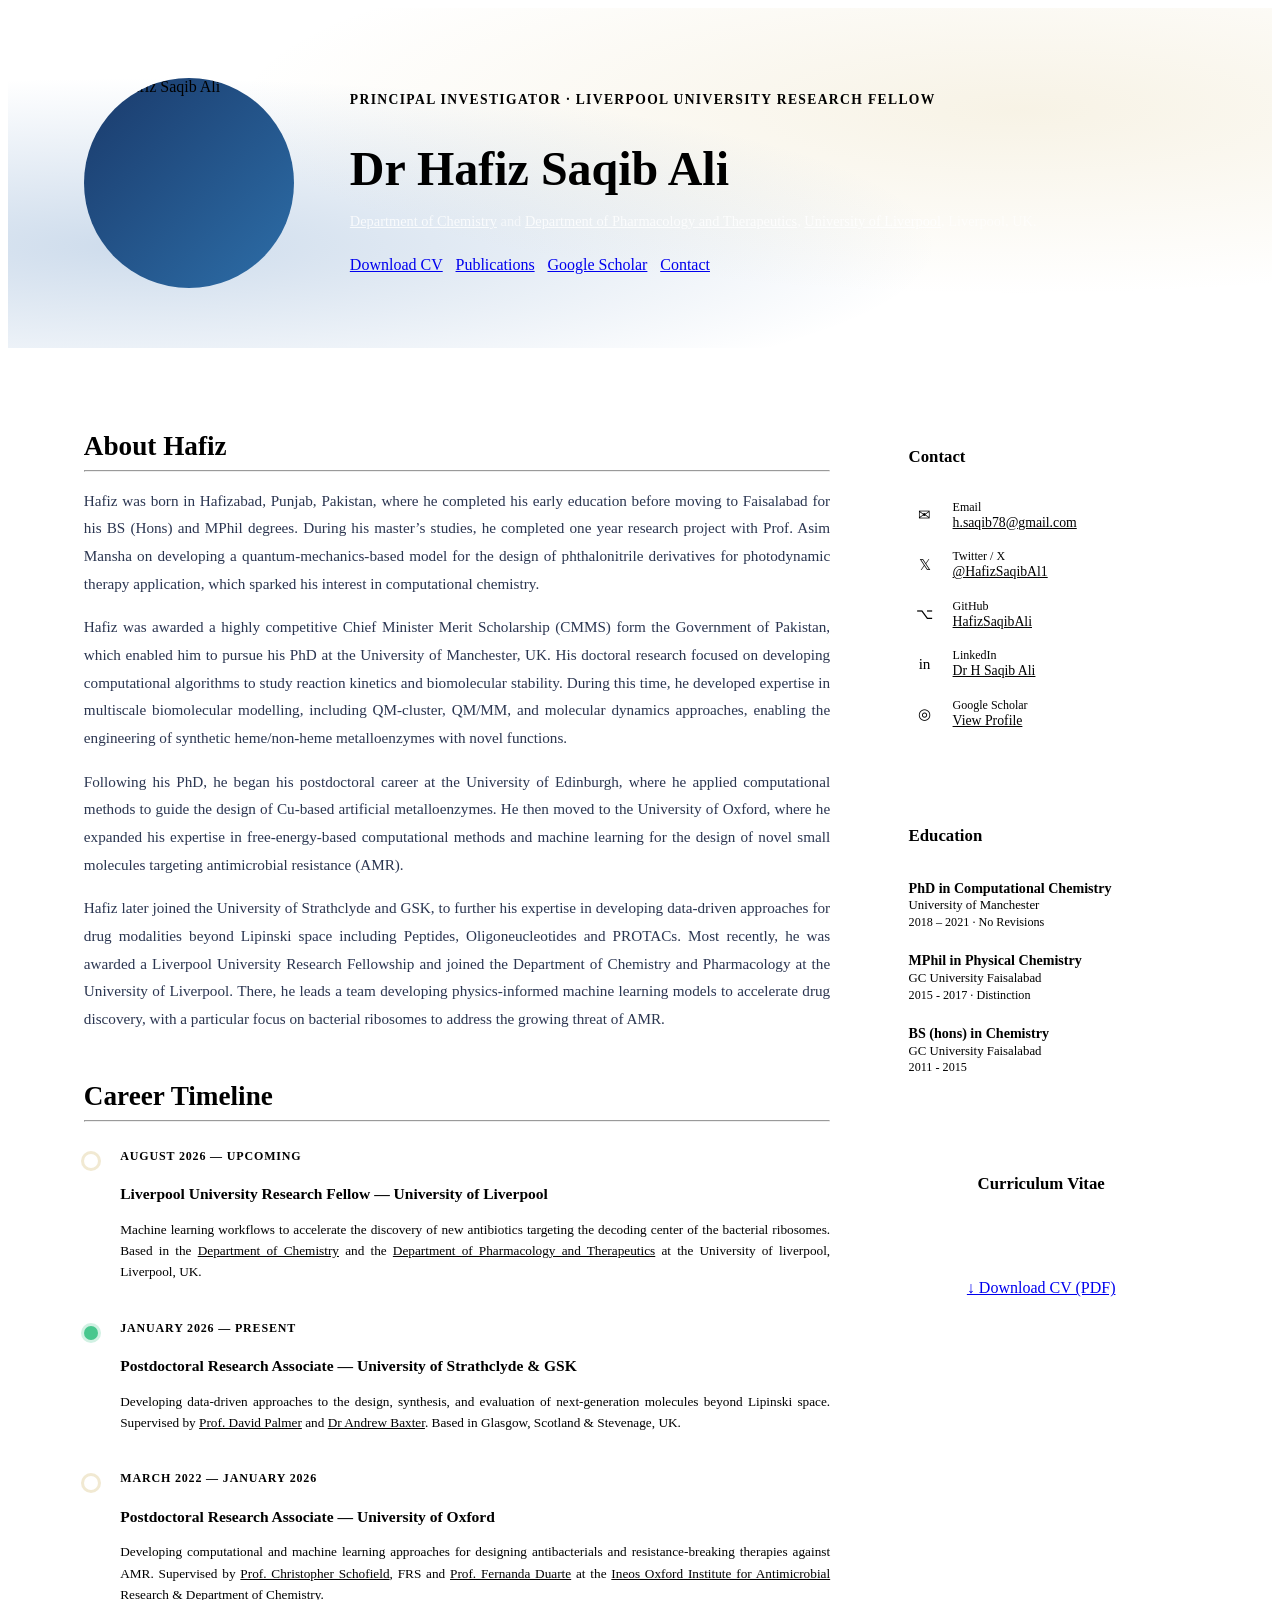
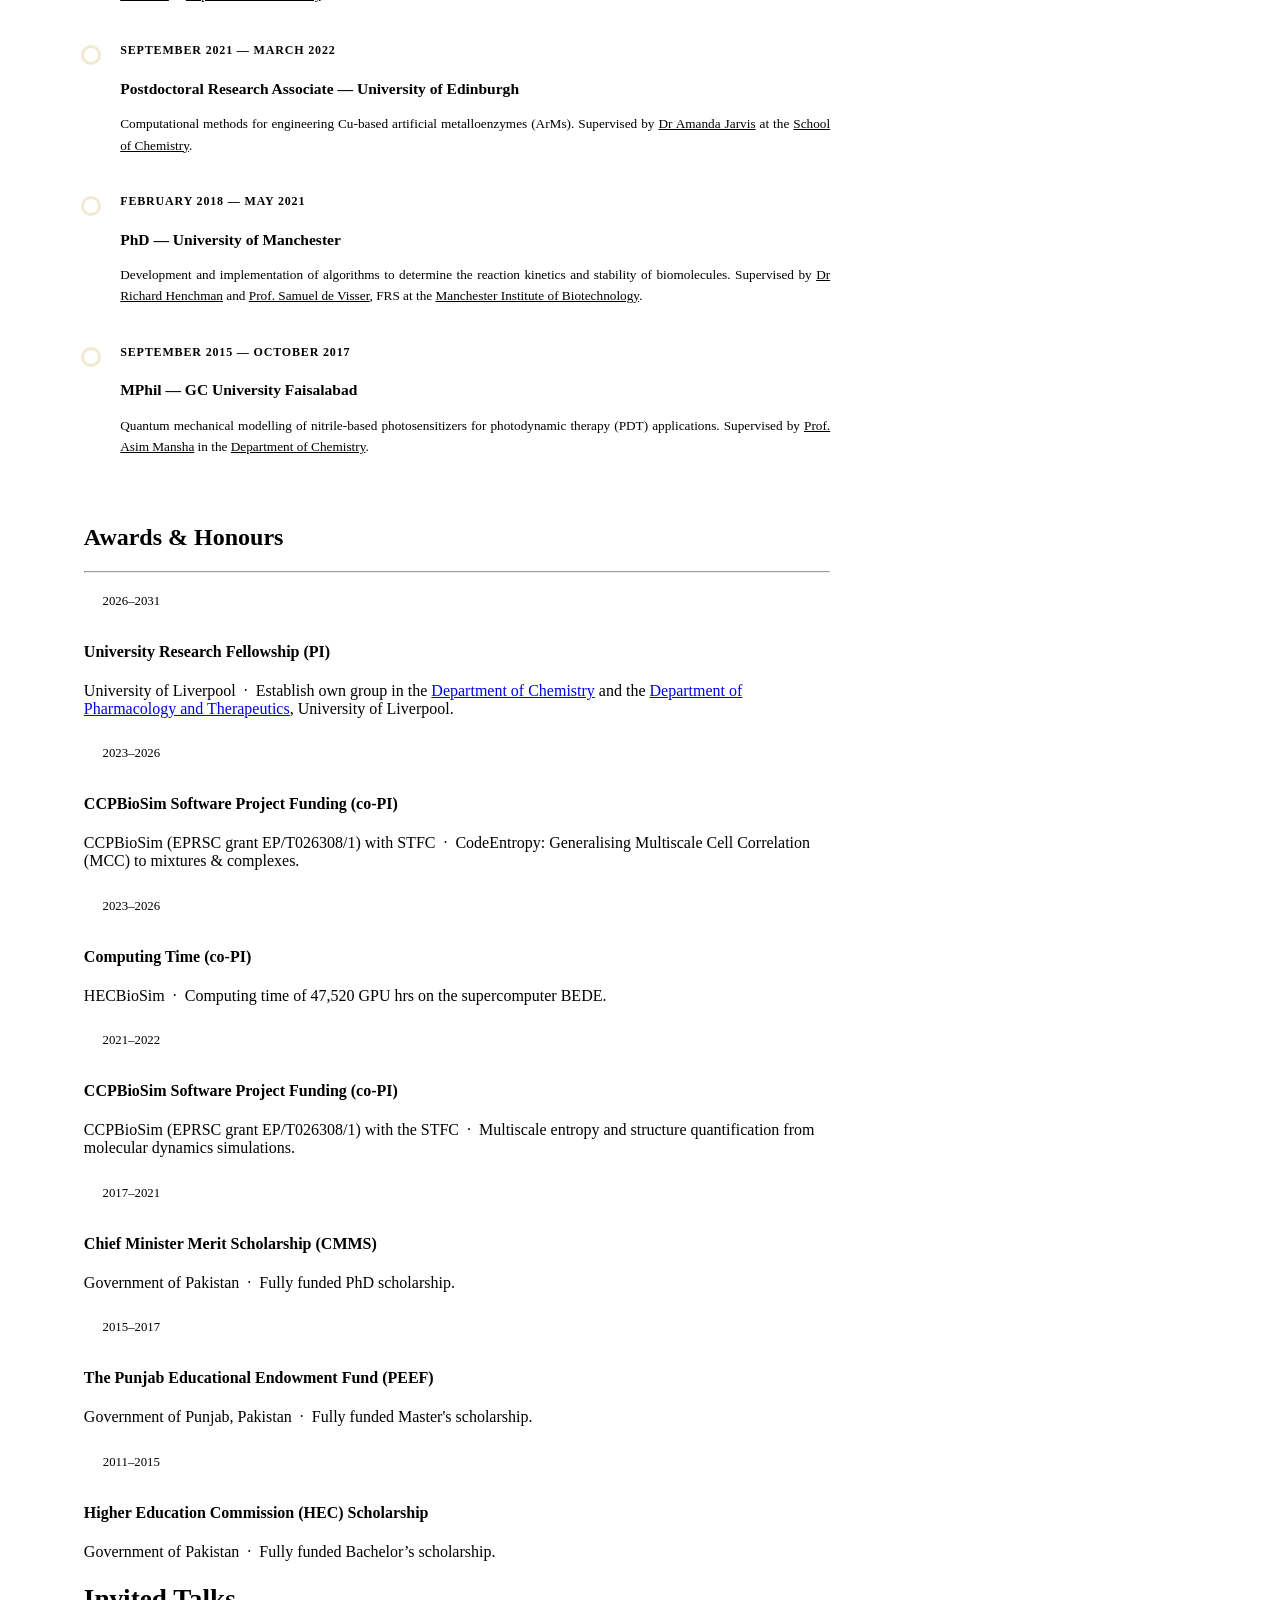
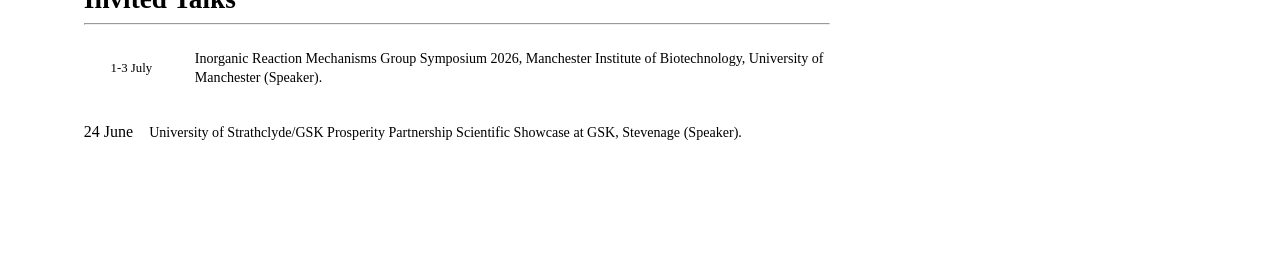
==== hafiz.html @ 58b12100 "Update hafiz.html" ====
<!DOCTYPE html>
<html lang="en">
<head>
  <meta charset="UTF-8">
  <title>Dr Hafiz Saqib Ali · ALI Research Group</title>
  <meta name="viewport" content="width=device-width, initial-scale=1.0">
  <meta name="description" content="Dr Hafiz Saqib Ali — Liverpool University Research Fellow, Department of Chemistry and Pharmacology, University of Liverpool.">
  <link rel="preconnect" href="https://fonts.googleapis.com">
  <link href="https://fonts.googleapis.com/css2?family=Cormorant+Garamond:wght@400;600;700&family=Jost:wght@300;400;500;600&display=swap" rel="stylesheet">
  <link rel="stylesheet" href="group-style.css">
  <style>

    /* ── PROFILE HERO ──────────────────────────────────── */
    .profile-hero {
      background: linear-gradient(135deg, var(--navy) 0%, var(--navy2) 60%, #1e3d72 100%);
      padding: 70px 6% 60px;
      position: relative; overflow: hidden;
      display: flex; gap: 56px; align-items: center;
    }
    .profile-hero::before {
      content: '';
      position: absolute; inset: 0;
      background:
        radial-gradient(ellipse at 80% 30%, rgba(200,168,75,.14) 0%, transparent 55%),
        radial-gradient(ellipse at 10% 70%, rgba(30,95,168,.22) 0%, transparent 50%);
      pointer-events: none;
    }
    .profile-photo-wrap {
      flex-shrink: 0; position: relative; z-index: 1;
    }
    .profile-photo {
      width: 210px; height: 210px; border-radius: 50%;
      object-fit: cover;
      border: 4px solid var(--gold);
      box-shadow: 0 0 0 10px rgba(200,168,75,.15), var(--shadow-lg);
      background: linear-gradient(135deg,#1a3a6b,#2d6ea8);
      display: block;
    }
    .profile-info { position: relative; z-index: 1; }
    .profile-info h1 {
      font-family: var(--serif); font-size: clamp(2rem,4vw,3rem);
      color: var(--white); font-weight: 600; line-height: 1.15; margin-bottom: .4rem;
    }
    .profile-title {
      color: var(--gold); font-size: .85rem; font-weight: 600;
      text-transform: uppercase; letter-spacing: .1em; margin-bottom: .3rem;
    }
    .profile-affil {
      color: rgba(255,255,255,.6); font-size: .9rem; margin-bottom: 1.4rem; line-height: 1.6;
    }
    .profile-affil a { color: rgba(255,255,255,.8); text-decoration: underline; }
    .profile-badges { display: flex; flex-wrap: wrap; gap: .5rem; margin-bottom: 1.6rem; }
    .profile-badge {
      background: rgba(255,255,255,.1); border: 1px solid rgba(255,255,255,.2);
      color: rgba(255,255,255,.82); border-radius: 20px;
      padding: .3rem .9rem; font-size: .76rem; font-weight: 500;
    }
    .profile-actions { display: flex; flex-wrap: wrap; gap: .8rem; }

    /* ── BODY LAYOUT ───────────────────────────────────── */
    .profile-body {
      display: grid;
      grid-template-columns: 1fr 310px;
      gap: 3.5rem;
      padding: 60px 6%;
    }

    /* ── LEFT: BIO + CAREER + RESEARCH ────────────────── */
    .bio-section { margin-bottom: 3rem; }
    .bio-section h2 {
      font-family: var(--serif); font-size: 1.7rem; color: var(--navy); margin-bottom: .4rem;
    }
    .bio-section p {
      font-size: .95rem; color: #2a3550; line-height: 1.82; margin-bottom: 1rem;
    }

    /* Career timeline */
    .career-timeline { display: flex; flex-direction: column; gap: 0; margin-top: .5rem; }
    .career-item {
      display: flex; gap: 1.4rem; align-items: flex-start;
      padding: 1.2rem 0; border-bottom: 1px solid var(--border);
    }
    .career-item:last-child { border-bottom: none; }
    .career-dot-col {
      flex-shrink: 0; display: flex; flex-direction: column; align-items: center; padding-top: .3rem;
    }
    .career-dot {
      width: 14px; height: 14px; border-radius: 50%;
      background: var(--gold); border: 2px solid var(--navy);
      box-shadow: 0 0 0 3px rgba(200,168,75,.25);
      flex-shrink: 0;
    }
    .career-dot.active { background: #48c78e; box-shadow: 0 0 0 3px rgba(72,199,142,.25); }
    .career-line {
      width: 2px; flex: 1; background: var(--border);
      margin-top: 4px; min-height: 30px;
    }
    .career-content { flex: 1; }
    .career-period {
      font-size: .75rem; font-weight: 700; text-transform: uppercase;
      letter-spacing: .07em; color: var(--accent); margin-bottom: .25rem;
    }
    .career-content h4 {
      font-size: .97rem; font-weight: 600; color: var(--navy); margin-bottom: .15rem; line-height: 1.35;
    }
    .career-content p {
      font-size: .83rem; color: var(--muted); line-height: 1.6; margin-bottom: 0;
    }
    .career-content a { color: var(--accent); font-size: .83rem; }

    /* Research interests list */
    .interests-grid {
      display: grid; grid-template-columns: 1fr 1fr; gap: .7rem; margin-top: .5rem;
    }
    .interest-item {
      background: var(--light); border: 1px solid var(--border);
      border-left: 3px solid var(--gold);
      border-radius: 6px; padding: .75rem 1rem;
      font-size: .86rem; color: var(--text); font-weight: 500;
    }

    /* Selected publications (compact) */
    .sel-pub {
      display: flex; gap: 1rem; align-items: flex-start;
      padding: 1rem 0; border-bottom: 1px solid var(--border);
    }
    .sel-pub:last-child { border-bottom: none; }
    .sel-pub-num {
      flex-shrink: 0; width: 26px; height: 26px;
      background: var(--navy); color: var(--gold);
      border-radius: 50%; display: flex; align-items: center; justify-content: center;
      font-size: .72rem; font-weight: 700; font-family: var(--serif); margin-top: .1rem;
    }
    .sel-pub-body { flex: 1; }
    .sel-pub-title { font-size: .88rem; font-weight: 500; color: var(--navy); line-height: 1.4; margin-bottom: .2rem; }
    .sel-pub-title a { color: var(--navy); }
    .sel-pub-title a:hover { color: var(--accent); }
    .sel-pub-meta { font-size: .78rem; color: var(--muted); }
    .sel-pub-meta em { font-style: italic; }

    /* ── RIGHT SIDEBAR ─────────────────────────────────── */
    .profile-sidebar { display: flex; flex-direction: column; gap: 1.6rem; }
    .sidebar-card {
      background: var(--white); border: 1px solid var(--border);
      border-radius: var(--radius); padding: 1.4rem; box-shadow: var(--shadow);
    }
    .sidebar-card h3 {
      font-family: var(--serif); font-size: 1.05rem; color: var(--navy);
      border-bottom: 2px solid var(--gold); padding-bottom: .45rem; margin-bottom: 1rem;
    }
    .contact-row {
      display: flex; align-items: center; gap: .75rem;
      padding: .55rem 0; border-bottom: 1px solid var(--border); font-size: .86rem;
    }
    .contact-row:last-child { border-bottom: none; }
    .contact-icon {
      flex-shrink: 0; width: 32px; height: 32px; border-radius: 8px;
      background: var(--light); display: flex; align-items: center;
      justify-content: center; font-size: .95rem;
    }
    .contact-row span { color: var(--muted); font-size: .75rem; display: block; }
    .contact-row a, .contact-row strong { color: var(--navy); font-weight: 500; font-size: .86rem; }

    .edu-item { padding: .7rem 0; border-bottom: 1px solid var(--border); }
    .edu-item:last-child { border-bottom: none; }
    .edu-degree { font-size: .88rem; font-weight: 600; color: var(--navy); }
    .edu-uni { font-size: .8rem; color: var(--accent); margin: .1rem 0; }
    .edu-year { font-size: .76rem; color: var(--muted); }

    .skill-cloud { display: flex; flex-wrap: wrap; gap: .5rem; }
    .skill-tag {
      background: var(--light); border: 1px solid var(--border);
      color: var(--muted); border-radius: 20px;
      padding: .28rem .75rem; font-size: .76rem; font-weight: 500;
    }

    @media (max-width: 900px) {
      .profile-hero { flex-direction: column; text-align: center; gap: 2rem; }
      .profile-badges, .profile-actions { justify-content: center; }
      .profile-body { grid-template-columns: 1fr; gap: 2rem; }
      .interests-grid { grid-template-columns: 1fr; }
    }
    .bio-section p {
      text-align: justify;
    }
    .area-content p {
      text-align: justify;
    }
  </style>
</head>
<body>

<!-- NAV injected by shared-layout.js -->

<!-- ── PROFILE HERO ─────────────────────────────────────── -->
<header class="profile-hero">
  <div class="profile-photo-wrap">
    <img src="img/Hafiz.jpeg" alt="Dr Hafiz Saqib Ali" class="profile-photo">
  </div>
  <div class="profile-info">
    <div class="profile-title">Principal Investigator · Liverpool University Research Fellow</div>
    <h1>Dr Hafiz Saqib Ali</h1>
    <p class="profile-affil">
      <a href="https://www.liverpool.ac.uk/chemistry/" target="_blank">Department of Chemistry</a> and <a href="https://www.liverpool.ac.uk/systems-molecular-and-integrative-biology/about/pharmacology-therapeutics/" target="_blank"> Department of Pharmacology and Therapeutics</a>,
      <a href="https://www.liverpool.ac.uk" target="_blank">University of Liverpool</a>, Liverpool, UK.</a>
    </p>
    <!-- <div class="profile-badges">
      <span class="profile-badge">Computational Chemistry</span>
      <span class="profile-badge">Medicinal Chemistry</span>
      <span class="profile-badge">Machine Learning</span>
      <span class="profile-badge">QM/MM</span>
      <span class="profile-badge">Drug Design</span>
      <span class="profile-badge">Antibiotic Resistance</span>
    </div> --> 
    <div class="profile-actions">
      <a href="papers/CV.pdf" target="_blank" class="btn btn-primary">Download CV</a>
      <a href="publications.html" class="btn btn-outline">Publications</a>
      <a href="https://scholar.google.com/citations?user=qEVrdecAAAAJ&hl=en" target="_blank" class="btn btn-outline">Google Scholar</a>
      <a href="mailto:h.saqib78@gmail.com" class="btn btn-outline">Contact</a>
    </div>
  </div>
</header>

<!-- ── MAIN BODY ─────────────────────────────────────────── -->
<div class="profile-body">

  <!-- LEFT COLUMN -->
  <main>

    <!-- BIO -->
    <div class="bio-section">
      <h2>About Hafiz</h2>
      <hr class="gold-rule">
      <p>Hafiz was born in Hafizabad, Punjab, Pakistan, where he completed his early education before moving to Faisalabad for his BS (Hons) and MPhil degrees. During his master’s studies, he completed one year research project with Prof. Asim Mansha on developing a quantum-mechanics-based model for the design of phthalonitrile derivatives for photodynamic therapy application, which sparked his interest in computational chemistry.</p>
      <p>Hafiz was awarded a highly competitive Chief Minister Merit Scholarship (CMMS) form the Government of Pakistan, which enabled him to pursue his PhD at the University of Manchester, UK. His doctoral research focused on developing computational algorithms to study reaction kinetics and biomolecular stability.  During this time, he developed expertise in multiscale biomolecular modelling, including QM-cluster, QM/MM, and molecular dynamics approaches, enabling the engineering of synthetic heme/non-heme metalloenzymes with novel functions.</p>
      <p>Following his PhD, he began his postdoctoral career at the University of Edinburgh, where he applied computational methods to guide the design of Cu-based artificial metalloenzymes. He then moved to the University of Oxford, where he expanded his expertise in free-energy-based computational methods and machine learning for the design of novel small molecules targeting antimicrobial resistance (AMR).</p>
      <p>Hafiz later joined the University of Strathclyde and GSK, to further his expertise in developing data-driven approaches for drug modalities beyond Lipinski space including Peptides, Oligoneucleotides and PROTACs. Most recently, he was awarded a Liverpool University Research Fellowship and joined the Department of Chemistry and Pharmacology at the University of Liverpool. There, he leads a team developing physics-informed machine learning models to accelerate drug discovery, with a particular focus on bacterial ribosomes to address the growing threat of AMR.</p>
    </div>

    <!-- CAREER TIMELINE -->
    <div class="bio-section section-alt">
      <h2>Career Timeline</h2>
      <hr class="gold-rule">
      <div class="career-timeline">

      <div class="career-item">
          <div class="career-dot-col">
            <div class="career-dot"></div>
            <div class="career-line"></div>
          </div>
          <div class="career-content">
            <div class="career-period">August 2026 — Upcoming</div>
            <h4>Liverpool University Research Fellow — University of Liverpool</h4>
            <p>Machine learning workflows to accelerate the discovery of new antibiotics targeting the decoding center of the bacterial ribosomes. Based in the <a href="https://www.liverpool.ac.uk/chemistry/">Department of Chemistry</a> and the <a href="https://www.liverpool.ac.uk/systems-molecular-and-integrative-biology/about/pharmacology-therapeutics/" target="_blank"> Department of Pharmacology and Therapeutics</a> at the University of liverpool, Liverpool, UK. </p>
          </div>
        </div> 
        
        <div class="career-item">
          <div class="career-dot-col">
            <div class="career-dot active"></div>
            <div class="career-line"></div>
          </div>
          <div class="career-content">
            <div class="career-period">January 2026 — Present</div>
            <h4>Postdoctoral Research Associate — University of Strathclyde &amp; GSK</h4>
            <p>Developing data-driven approaches to the design, synthesis, and evaluation of next-generation molecules beyond Lipinski space. Supervised by <a href="https://www.palmer-lab.com">Prof. David Palmer</a> and <a href="https://www.linkedin.com/in/andrew-baxter-bb38a414a/">Dr Andrew Baxter</a>. Based in Glasgow, Scotland &amp; Stevenage, UK.</p>
          </div>
        </div>

        <div class="career-item">
          <div class="career-dot-col">
            <div class="career-dot"></div>
            <div class="career-line"></div>
          </div>
          <div class="career-content">
            <div class="career-period">March 2022 — January 2026</div>
            <h4>Postdoctoral Research Associate — University of Oxford</h4>
            <p>Developing computational and machine learning approaches for designing antibacterials and resistance-breaking therapies against AMR. Supervised by <a href="https://schofield.web.ox.ac.uk">Prof. Christopher Schofield</a>, FRS and <a href="https://www.duartegroupchem.org">Prof. Fernanda Duarte</a> at the <a href="https://www.ineosoxford.ox.ac.uk">Ineos Oxford Institute for Antimicrobial Research</a> &amp; <a href="https://www.chem.ox.ac.uk">Department of Chemistry</a>.</p>
          </div>
        </div>

        <div class="career-item">
          <div class="career-dot-col">
            <div class="career-dot"></div>
            <div class="career-line"></div>
          </div>
          <div class="career-content">
            <div class="career-period">September 2021 — March 2022</div>
            <h4>Postdoctoral Research Associate — University of Edinburgh</h4>
            <p>Computational methods for engineering Cu-based artificial metalloenzymes (ArMs). Supervised by <a href="https://www.amandajarvis.co.uk">Dr Amanda Jarvis</a> at the <a href="https://chem.ed.ac.uk">School of Chemistry</a>.</p>
          </div>
        </div>

        <div class="career-item">
          <div class="career-dot-col">
            <div class="career-dot"></div>
            <div class="career-line"></div>
          </div>
          <div class="career-content">
            <div class="career-period">February 2018 — May 2021</div>
            <h4>PhD — University of Manchester</h4>
            <p>Development and implementation of algorithms to determine the reaction kinetics and stability of biomolecules. Supervised by <a href="https://scholar.google.com/citations?user=9kUV7lUAAAAJ&hl=en">Dr Richard Henchman</a> and <a href="https://research.manchester.ac.uk/en/persons/sam.devisser">Prof. Samuel de Visser</a>, FRS at the <a href="https://www.mib.manchester.ac.uk">Manchester Institute of Biotechnology</a>.</p>
          </div>
        </div>

        <div class="career-item">
          <div class="career-dot-col">
            <div class="career-dot"></div>
            <div class="career-line"></div>
          </div>
          <div class="career-content">
            <div class="career-period">September 2015 — October 2017</div>
            <h4>MPhil — GC University Faisalabad</h4>
            <p>Quantum mechanical modelling of nitrile-based photosensitizers for photodynamic therapy (PDT) applications. Supervised by <a href="https://profiles.gcuf.edu.pk/profile/profdrasimmansha">Prof. Asim Mansha</a> in the <a href="https://gcuf.edu.pk/faculties/physical-science/chemistry/">Department of Chemistry</a>.</p>
          </div>
        </div>

      </div>
    </div>

    <!-- AWARDS AND HONOURS -->
    <div class="section-header">
      <h2>Awards &amp; Honours</h2>
      <hr class="gold-rule">
    </div>

    <div class="news-timeline">

      <div class="news-entry">
        <div class="news-date-col">
          <div class="news-date-badge" style="display:flex; align-items:center; justify-content:center; width:95px; height:40px; font-size:0.8rem; white-space:nowrap;"> 2026–2031</div> 
          <!-- <div class="news-date-badge">2026–2031</div> --> 
        </div>
        <div class="news-content">
          <h4>University Research Fellowship (PI)</h4>
          <p>
            University of Liverpool &nbsp;·&nbsp; Establish own group in the <a href="https://www.liverpool.ac.uk/chemistry/">Department of Chemistry</a> and the <a href="https://www.liverpool.ac.uk/systems-molecular-and-integrative-biology/about/pharmacology-therapeutics/" target="_blank"> Department of Pharmacology and Therapeutics</a>, University of Liverpool.
          </p>
        </div>
      </div>

      <div class="news-entry">
        <div class="news-date-col">
          <div class="news-date-badge" style="display:flex; align-items:center; justify-content:center; width:95px; height:40px; font-size:0.8rem; white-space:nowrap;"> 2023–2026</div> 
        </div>
        <div class="news-content">
          <h4>CCPBioSim Software Project Funding (co-PI)</h4>
          <p>
            CCPBioSim (EPRSC grant EP/T026308/1) with STFC &nbsp;·&nbsp; CodeEntropy: Generalising Multiscale Cell Correlation (MCC) to mixtures & complexes.
          </p>
        </div>
      </div>

      <div class="news-entry">
        <div class="news-date-col">
          <div class="news-date-badge" style="display:flex; align-items:center; justify-content:center; width:95px; height:40px; font-size:0.8rem; white-space:nowrap;"> 2023–2026</div> 
        </div>
        <div class="news-content">
          <h4>Computing Time (co-PI)</h4>
          <p>
            HECBioSim &nbsp;·&nbsp; Computing time of 47,520 GPU hrs on the supercomputer BEDE.
          </p>
        </div>
      </div>
      
      <div class="news-entry">
        <div class="news-date-col">
          <div class="news-date-badge" style="display:flex; align-items:center; justify-content:center; width:95px; height:40px; font-size:0.8rem; white-space:nowrap;"> 2021–2022</div> 
        </div>
        <div class="news-content">
          <h4>CCPBioSim Software Project Funding (co-PI)</h4>
          <p>
            CCPBioSim (EPRSC grant EP/T026308/1) with the STFC &nbsp;·&nbsp; Multiscale entropy and structure quantification from molecular dynamics simulations.
          </p>
        </div>
      </div>
      
      <div class="news-entry">
        <div class="news-date-col">
          <div class="news-date-badge" style="display:flex; align-items:center; justify-content:center; width:95px; height:40px; font-size:0.8rem; white-space:nowrap;"> 2017–2021</div> 
        </div>
        <div class="news-content">
          <h4>Chief Minister Merit Scholarship (CMMS)</h4>
          <p>
            Government of Pakistan &nbsp;·&nbsp; Fully funded PhD scholarship.
          </p>
        </div>
      </div>

      <div class="news-entry">
        <div class="news-date-col">
          <div class="news-date-badge" style="display:flex; align-items:center; justify-content:center; width:95px; height:40px; font-size:0.8rem; white-space:nowrap;"> 2015–2017</div> 
        </div>
        <div class="news-content">
          <h4>The Punjab Educational Endowment Fund (PEEF)</h4>
          <p>
            Government of Punjab, Pakistan &nbsp;·&nbsp; Fully funded Master's scholarship.
          </p>
        </div>
      </div>

      <div class="news-entry">
        <div class="news-date-col">
          <div class="news-date-badge" style="display:flex; align-items:center; justify-content:center; width:95px; height:40px; font-size:0.8rem; white-space:nowrap;"> 2011–2015</div> 
        </div>
        <div class="news-content">
          <h4>Higher Education Commission (HEC) Scholarship</h4>
          <p>
            Government of Pakistan &nbsp;·&nbsp; Fully funded Bachelor’s scholarship.
          </p>
        </div>
      </div>
    </div>
    
    <!-- Invited Talks -->
    <div class="bio-section section-alt">
      <h2>Invited Talks</h2>
      <hr class="gold-rule">
 
      <div class="sel-pub">
        <div class="news-date-badge" style="display:flex; align-items:center; justify-content:center; width:95px; height:40px; font-size:0.8rem; white-space:nowrap;"> 1-3 July</div> 
        <!-- <div class="news-date-badge">1-3 July</div>-->
        <!-- <div class="sel-pub-num">July</div> -->
        <div class="sel-pub-body">
          <div class="sel-pub-title">Inorganic Reaction Mechanisms Group Symposium 2026, Manchester Institute of Biotechnology, University of Manchester (Speaker).</div>
        </div>
      </div>
       
      <div class="sel-pub">
        <div class="news-date-badge">24 June</div> 
        <div class="sel-pub-body">
          <div class="sel-pub-title">University of Strathclyde/GSK Prosperity Partnership Scientific Showcase at GSK, Stevenage (Speaker).</div>
        </div>
      </div>
    </div>
  </main>

  <!-- RIGHT SIDEBAR -->
  <aside class="profile-sidebar">

    <!-- CONTACT -->
    <div class="sidebar-card">
      <h3>Contact</h3>
      <div class="contact-row">
        <div class="contact-icon">✉</div>
        <div>
          <span>Email</span>
          <a href="mailto:h.saqib78@gmail.com">h.saqib78@gmail.com</a>
        </div>
      </div>
      <div class="contact-row">
        <div class="contact-icon">𝕏</div>
        <div>
          <span>Twitter / X</span>
          <a href="https://twitter.com/HafizSaqibAl1" target="_blank">@HafizSaqibAl1</a>
        </div>
      </div>
      <div class="contact-row">
        <div class="contact-icon">⌥</div>
        <div>
          <span>GitHub</span>
          <a href="https://github.com/HafizSaqibAli/" target="_blank">HafizSaqibAli</a>
        </div>
      </div>
      <div class="contact-row">
        <div class="contact-icon">in</div>
        <div>
          <span>LinkedIn</span>
          <a href="https://www.linkedin.com/in/dr-h-saqib-ali-02a324123/" target="_blank">Dr H Saqib Ali</a>
        </div>
      </div>
      <div class="contact-row">
        <div class="contact-icon">◎</div>
        <div>
          <span>Google Scholar</span>
          <a href="https://scholar.google.com/citations?user=qEVrdecAAAAJ&hl=en" target="_blank">View Profile</a>
        </div>
      </div>
    </div>

    <!-- EDUCATION -->
    <div class="sidebar-card">
      <h3>Education</h3>
      <div class="edu-item">
        <div class="edu-degree">PhD in Computational Chemistry</div>
        <div class="edu-uni">University of Manchester</div>
        <div class="edu-year">2018 – 2021 · No Revisions</div>
      </div>
      <div class="edu-item">
        <div class="edu-degree">MPhil in Physical Chemistry</div>
        <div class="edu-uni">GC University Faisalabad</div>
        <div class="edu-year">2015 - 2017 · Distinction</div>
      </div>
      <div class="edu-item">
        <div class="edu-degree">BS (hons) in Chemistry</div>
        <div class="edu-uni">GC University Faisalabad</div>
        <div class="edu-year">2011 - 2015</div>
      </div>
    </div>

    <!-- AWARDS -->
    <!-- <div class="sidebar-card">
      <h3>Awards &amp; Recognition</h3>
      <div class="edu-item">
        <div class="edu-degree">Chief Minister Merit Scholarship</div>
        <div class="edu-uni">Government of Pakistan</div>
        <div class="edu-year">2017 · Top 50 University PhD Funding</div>
      </div>
      <div class="edu-item">
        <div class="edu-degree">PhD Passed Without Revisions</div>
        <div class="edu-uni">University of Manchester</div>
        <div class="edu-year">2021</div>
      </div>
    </div> -->  

    <!-- CV DOWNLOAD -->
    <div class="sidebar-card" style="text-align:center; background: linear-gradient(135deg, var(--navy) 0%, var(--navy2) 100%);">
      <h3 style="color:var(--white); border-color: var(--gold);">Curriculum Vitae</h3>
      <p style="font-size:.85rem; color:rgba(255,255,255,.65); margin-bottom:1.2rem; line-height:1.6;">Download the full CV for a complete list of publications, talks, and academic activities.</p>
      <a href="img/CV.pdf" target="_blank" class="btn btn-primary" style="width:100%; justify-content:center;">
        ↓ Download CV (PDF)
      </a>
    </div>

  </aside>

</div><!-- /profile-body -->

<script src="shared-layout.js"></script>
</body>
</html>
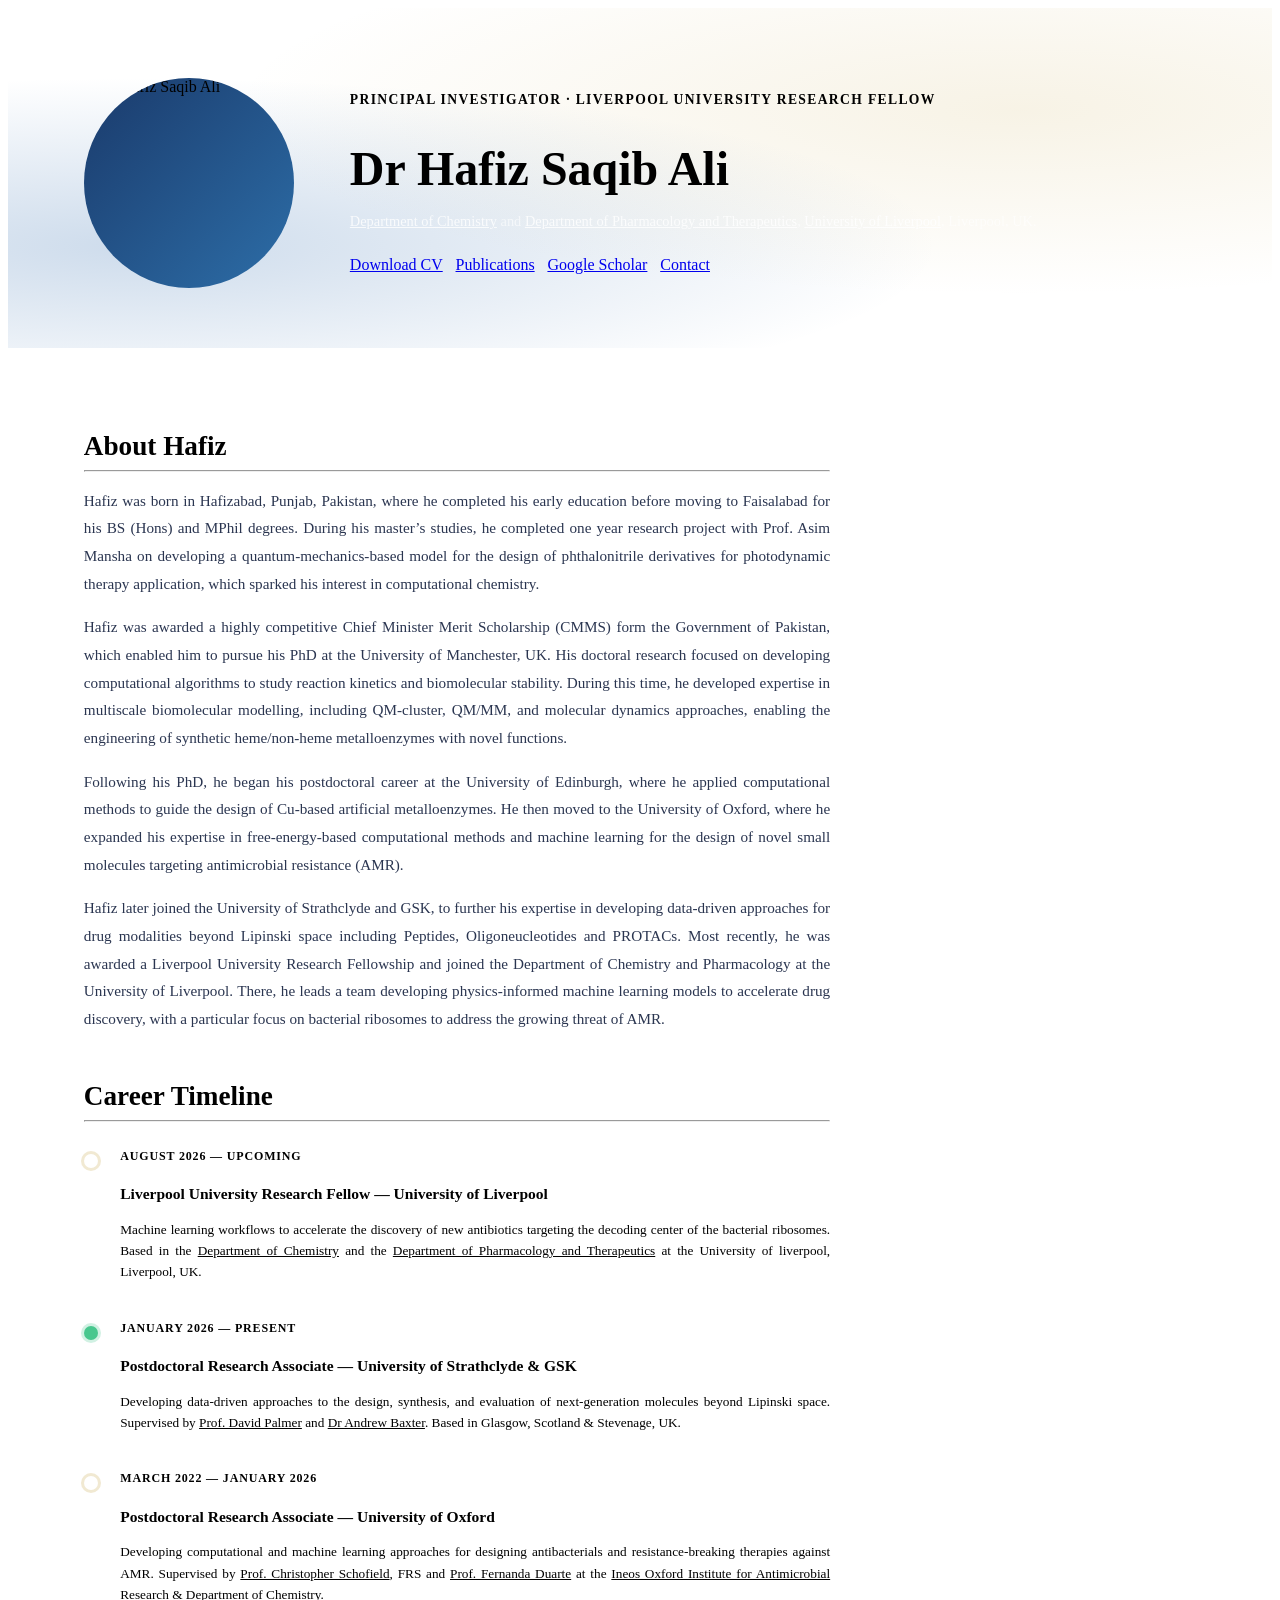
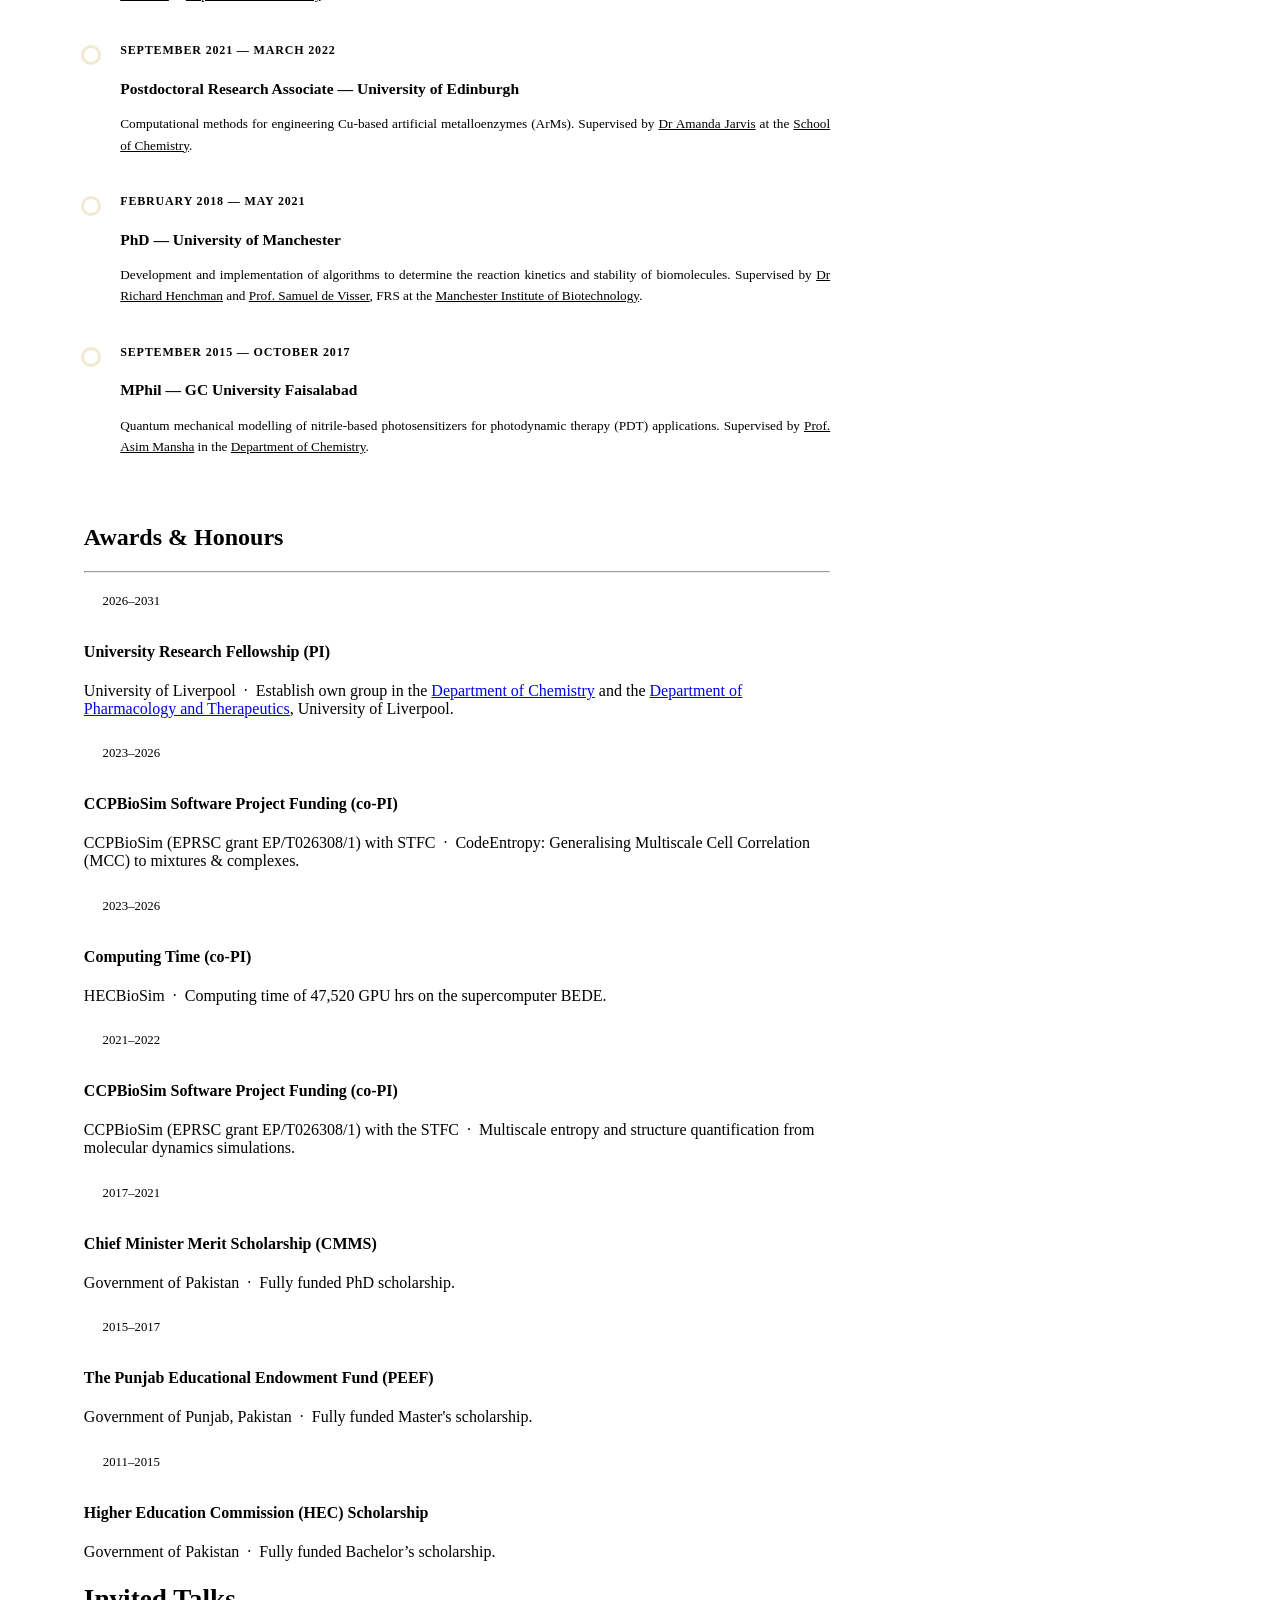
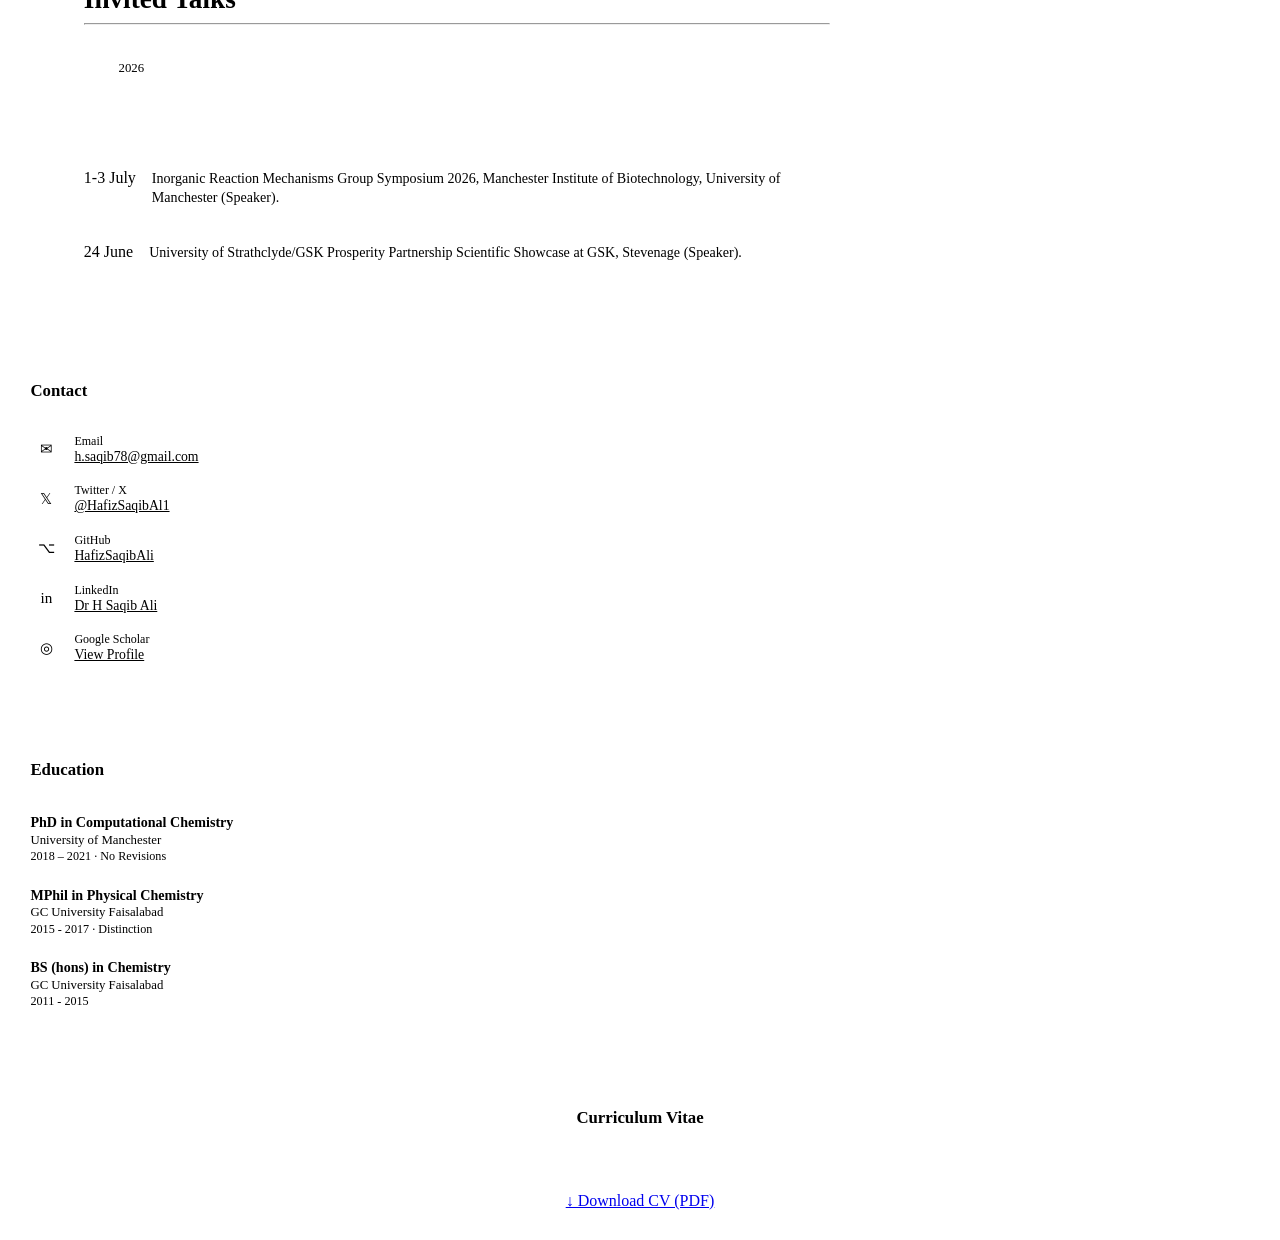
==== commit 272f415a: "Update hafiz.html" ====
--- a/hafiz.html
+++ b/hafiz.html
@@ -418,14 +418,19 @@
       <hr class="gold-rule">
  
       <div class="sel-pub">
-        <div class="news-date-badge" style="display:flex; align-items:center; justify-content:center; width:95px; height:40px; font-size:0.8rem; white-space:nowrap;"> 1-3 July</div> 
-        <!-- <div class="news-date-badge">1-3 July</div>-->
+        <div class="news-date-badge" style="display:flex; align-items:center; justify-content:center; width:95px; height:40px; font-size:0.8rem; white-space:nowrap;"> 2026</div> 
+        </div>
+      </div>
+    
+      <div class="sel-pub">
+        <!-- <div class="news-date-badge" style="display:flex; align-items:center; justify-content:center; width:95px; height:40px; font-size:0.8rem; white-space:nowrap;"> 1-3 July</div>--> 
+        <div class="news-date-badge">1-3 July</div>
         <!-- <div class="sel-pub-num">July</div> -->
         <div class="sel-pub-body">
           <div class="sel-pub-title">Inorganic Reaction Mechanisms Group Symposium 2026, Manchester Institute of Biotechnology, University of Manchester (Speaker).</div>
         </div>
       </div>
-       
+     
       <div class="sel-pub">
         <div class="news-date-badge">24 June</div> 
         <div class="sel-pub-body">
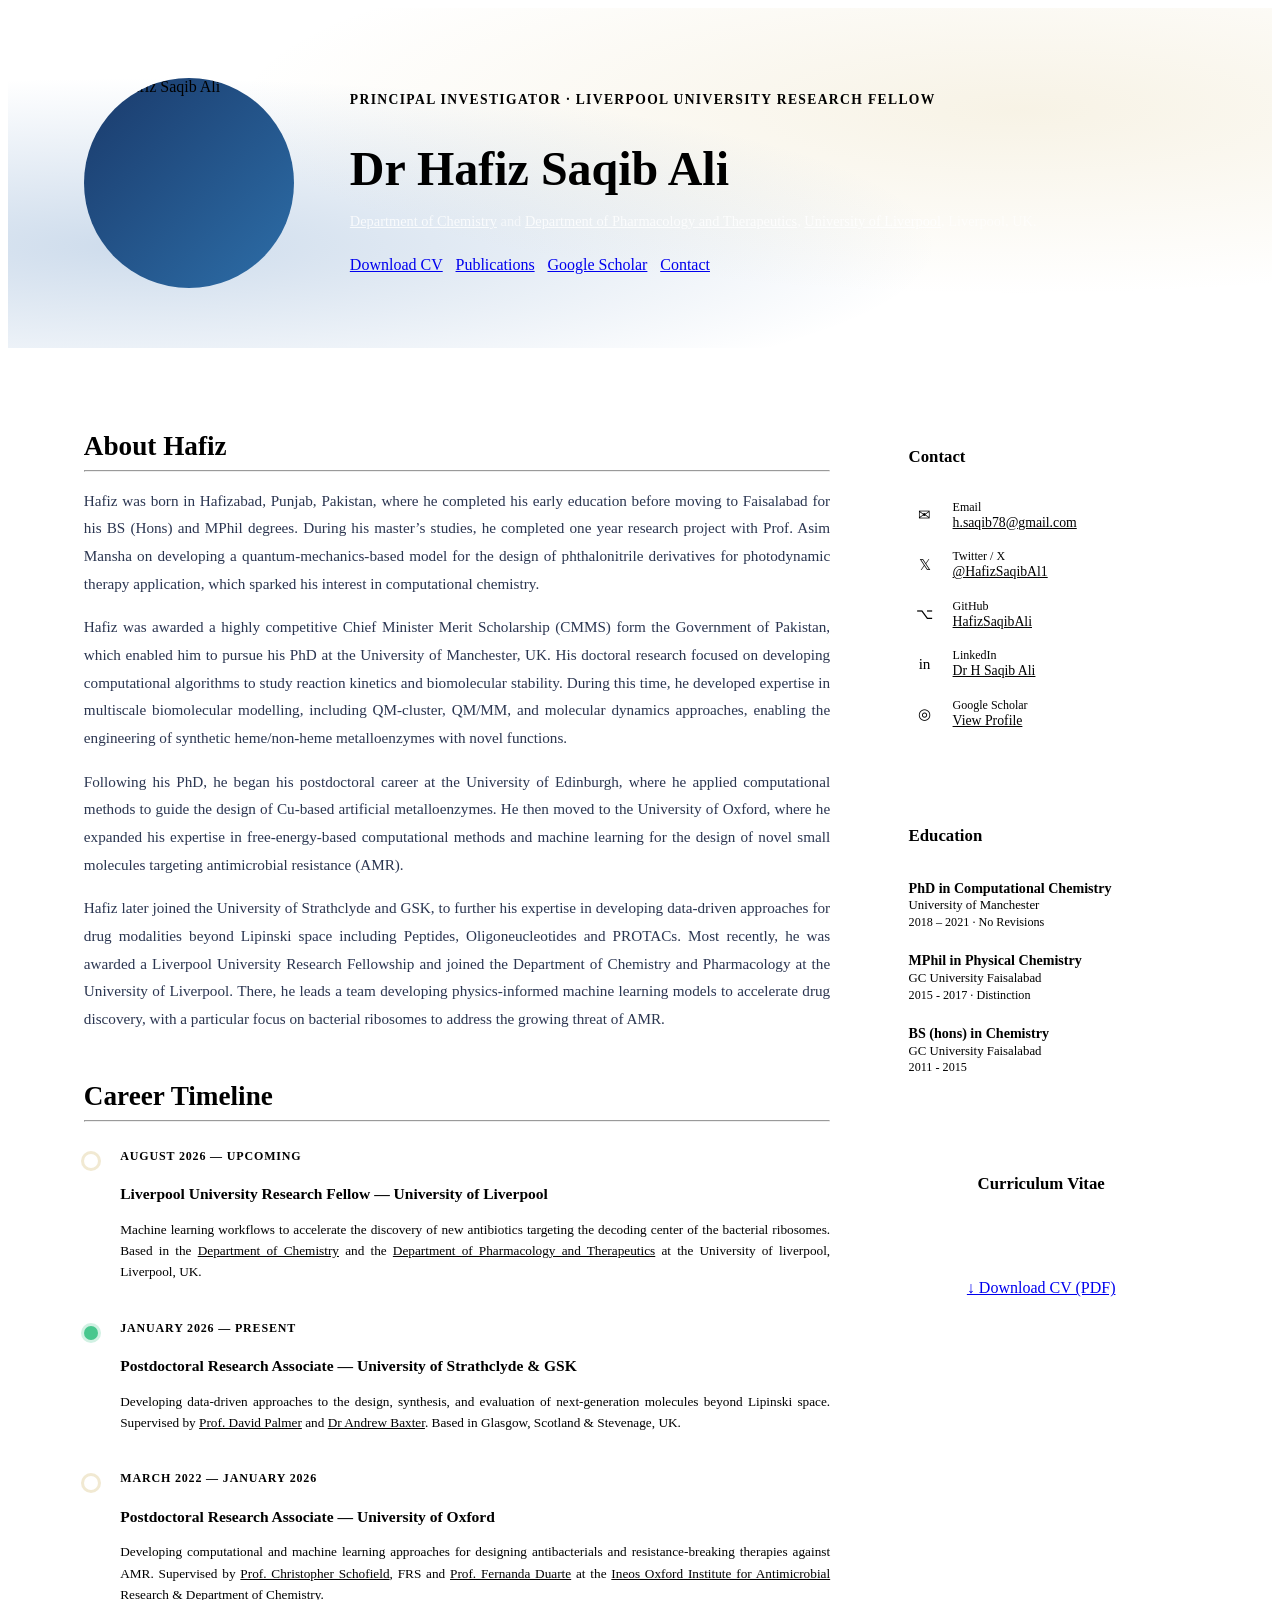
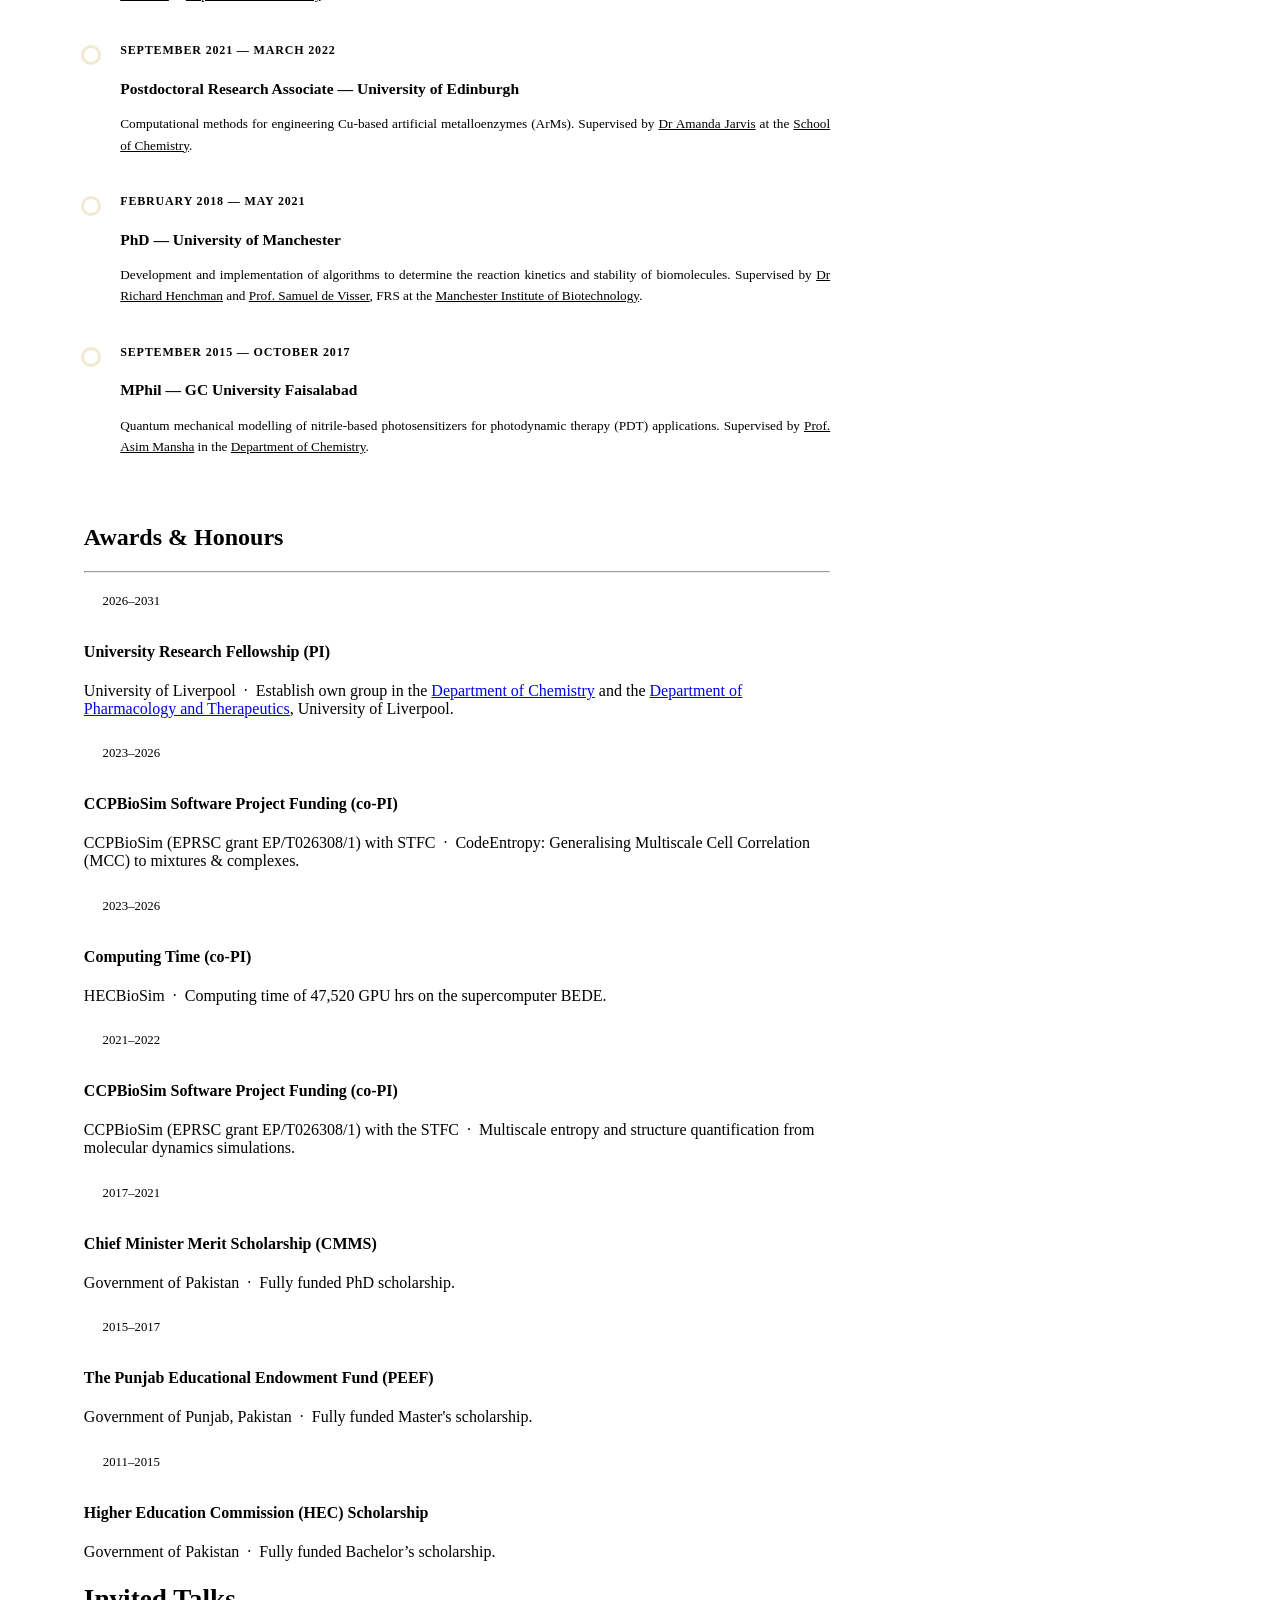
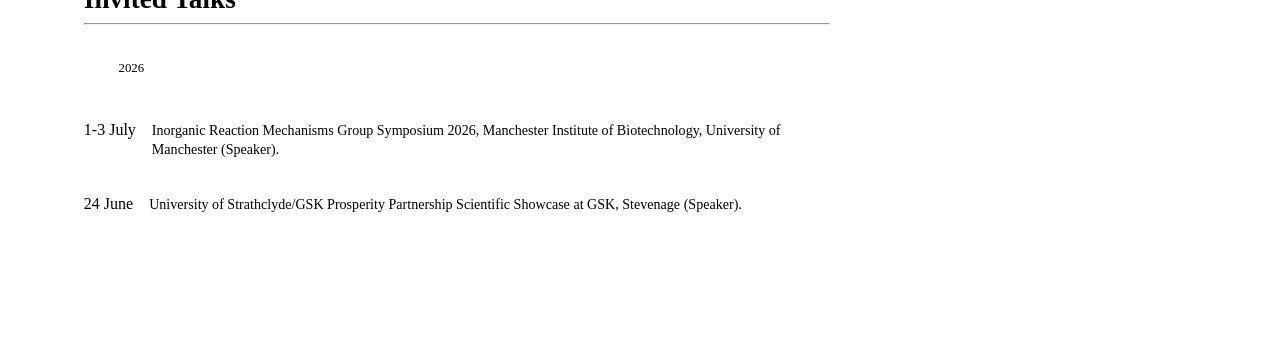
==== commit ec3bed8d: "Update hafiz.html" ====
--- a/hafiz.html
+++ b/hafiz.html
@@ -420,7 +420,6 @@
       <div class="sel-pub">
         <div class="news-date-badge" style="display:flex; align-items:center; justify-content:center; width:95px; height:40px; font-size:0.8rem; white-space:nowrap;"> 2026</div> 
         </div>
-      </div>
     
       <div class="sel-pub">
         <!-- <div class="news-date-badge" style="display:flex; align-items:center; justify-content:center; width:95px; height:40px; font-size:0.8rem; white-space:nowrap;"> 1-3 July</div>--> 
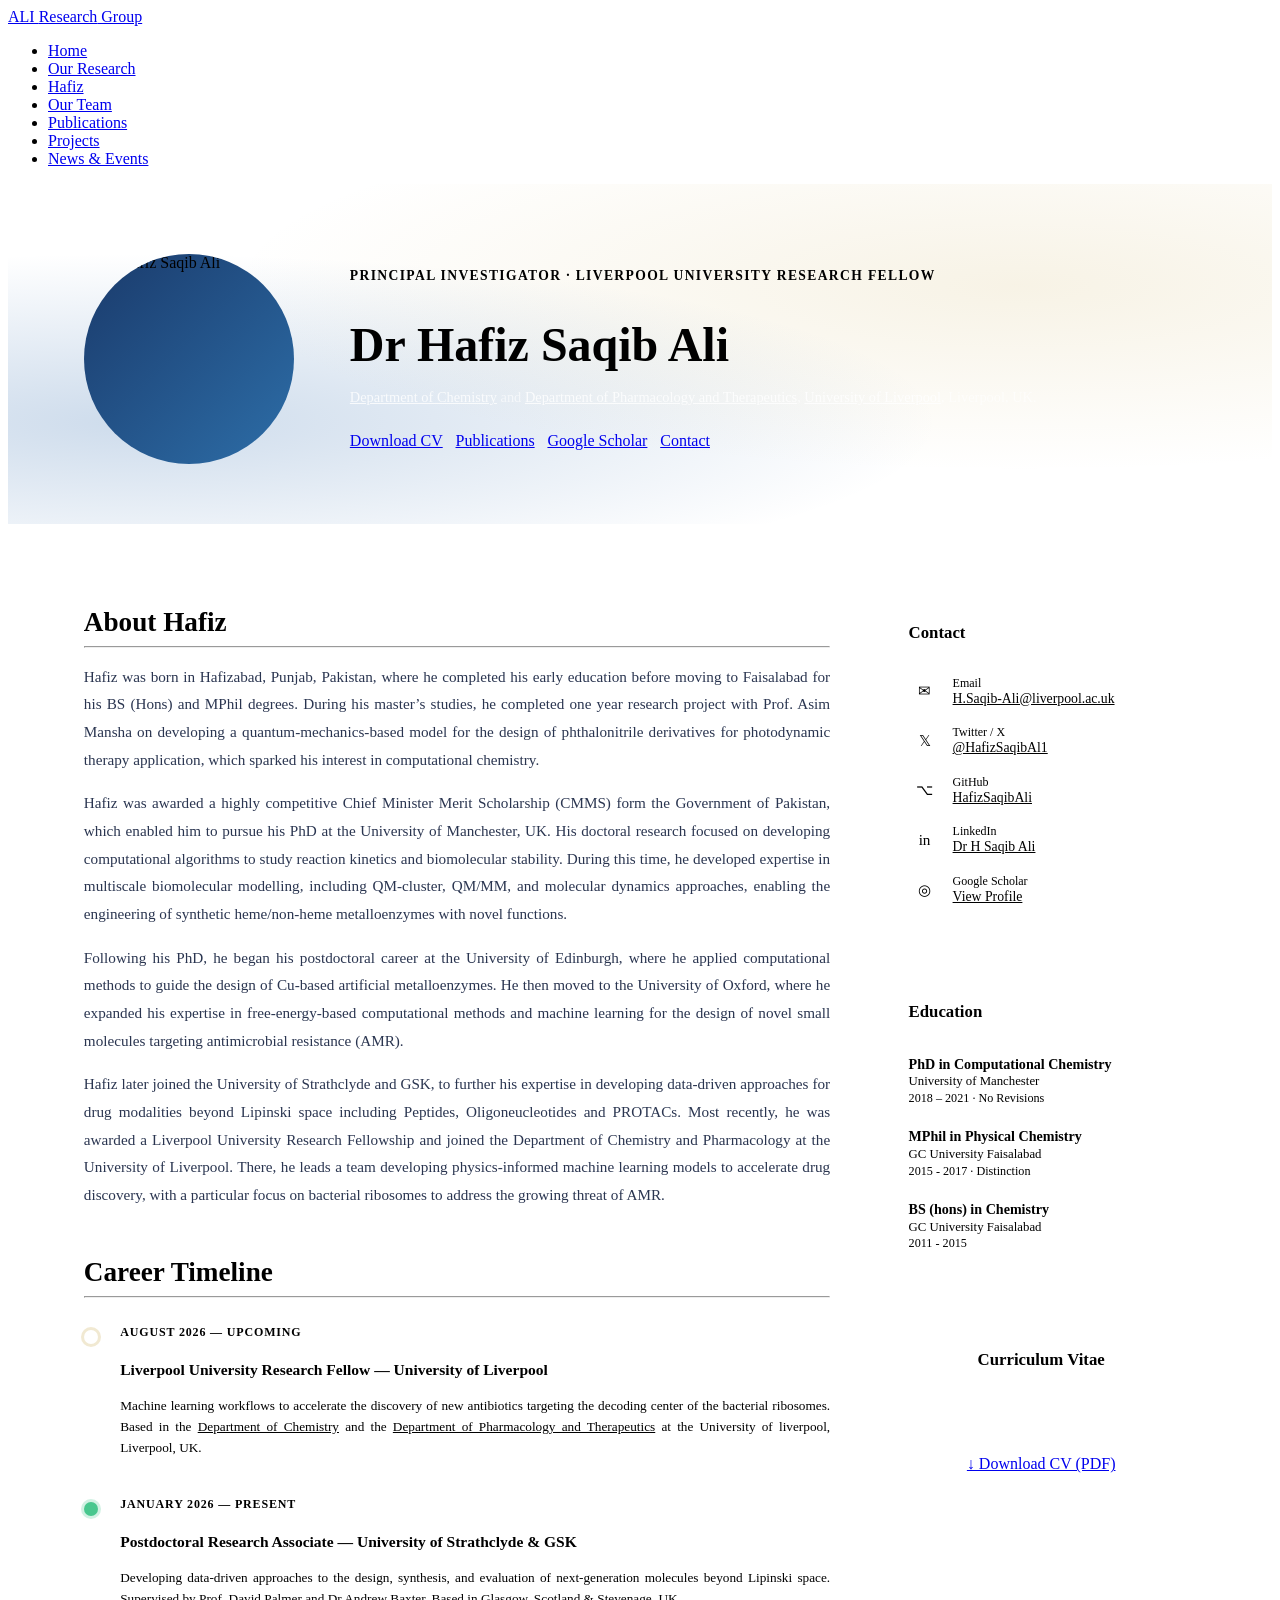
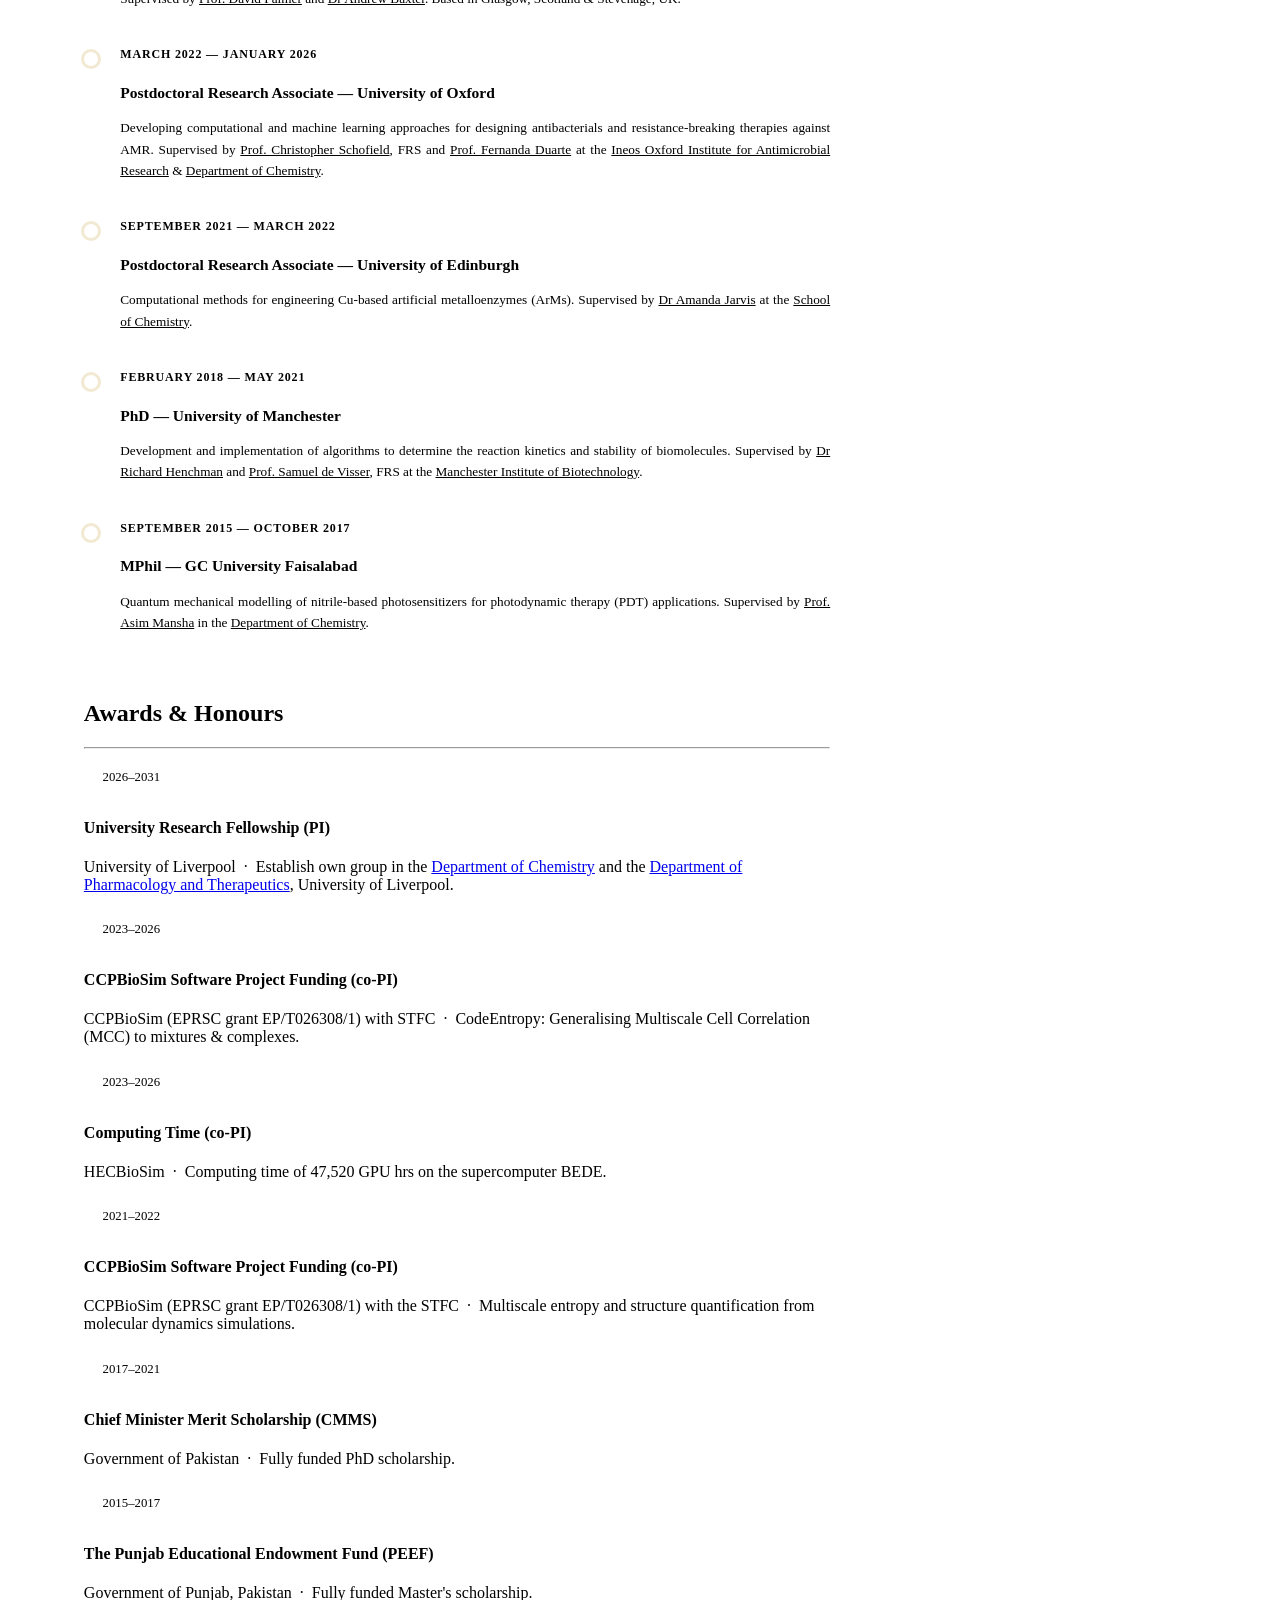
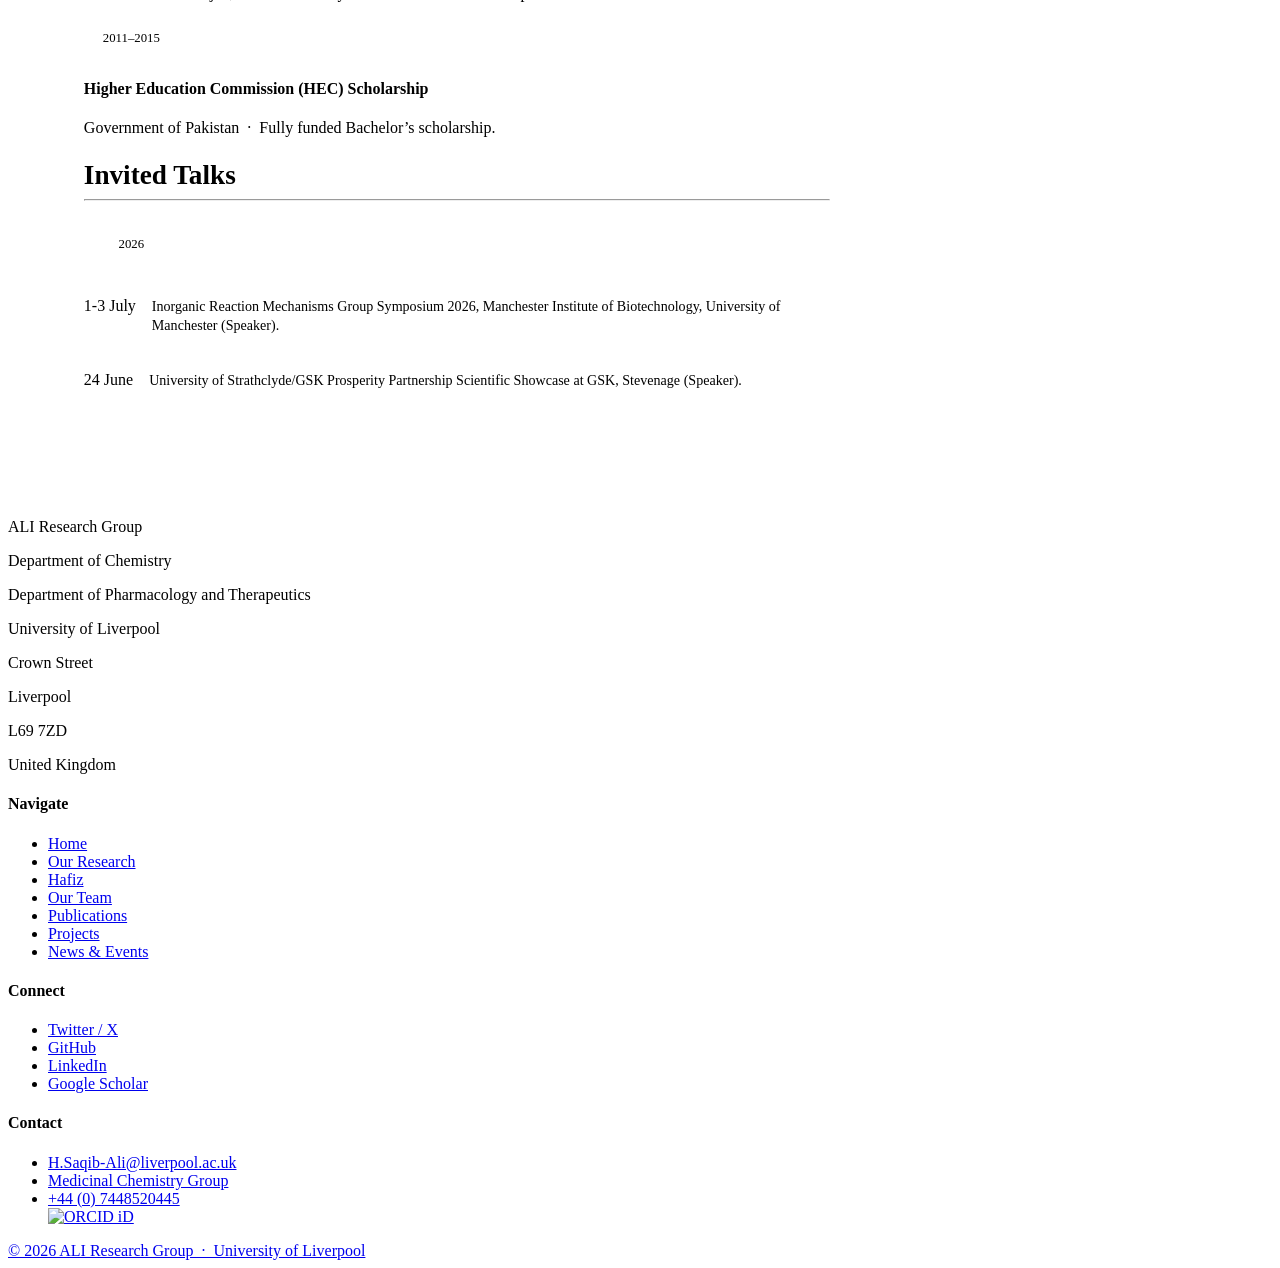
==== commit 2c2a76c3: "Update hafiz.html" ====
--- a/hafiz.html
+++ b/hafiz.html
@@ -216,7 +216,7 @@
       <a href="papers/CV.pdf" target="_blank" class="btn btn-primary">Download CV</a>
       <a href="publications.html" class="btn btn-outline">Publications</a>
       <a href="https://scholar.google.com/citations?user=qEVrdecAAAAJ&hl=en" target="_blank" class="btn btn-outline">Google Scholar</a>
-      <a href="mailto:h.saqib78@gmail.com" class="btn btn-outline">Contact</a>
+      <a href="mailto:H.Saqib-Ali@liverpool.ac.uk" class="btn btn-outline">Contact</a>
     </div>
   </div>
 </header>
@@ -449,7 +449,7 @@
         <div class="contact-icon">✉</div>
         <div>
           <span>Email</span>
-          <a href="mailto:h.saqib78@gmail.com">h.saqib78@gmail.com</a>
+          <a href="mailto:H.Saqib-Ali@liverpool.ac.uk">H.Saqib-Ali@liverpool.ac.uk</a>
         </div>
       </div>
       <div class="contact-row">
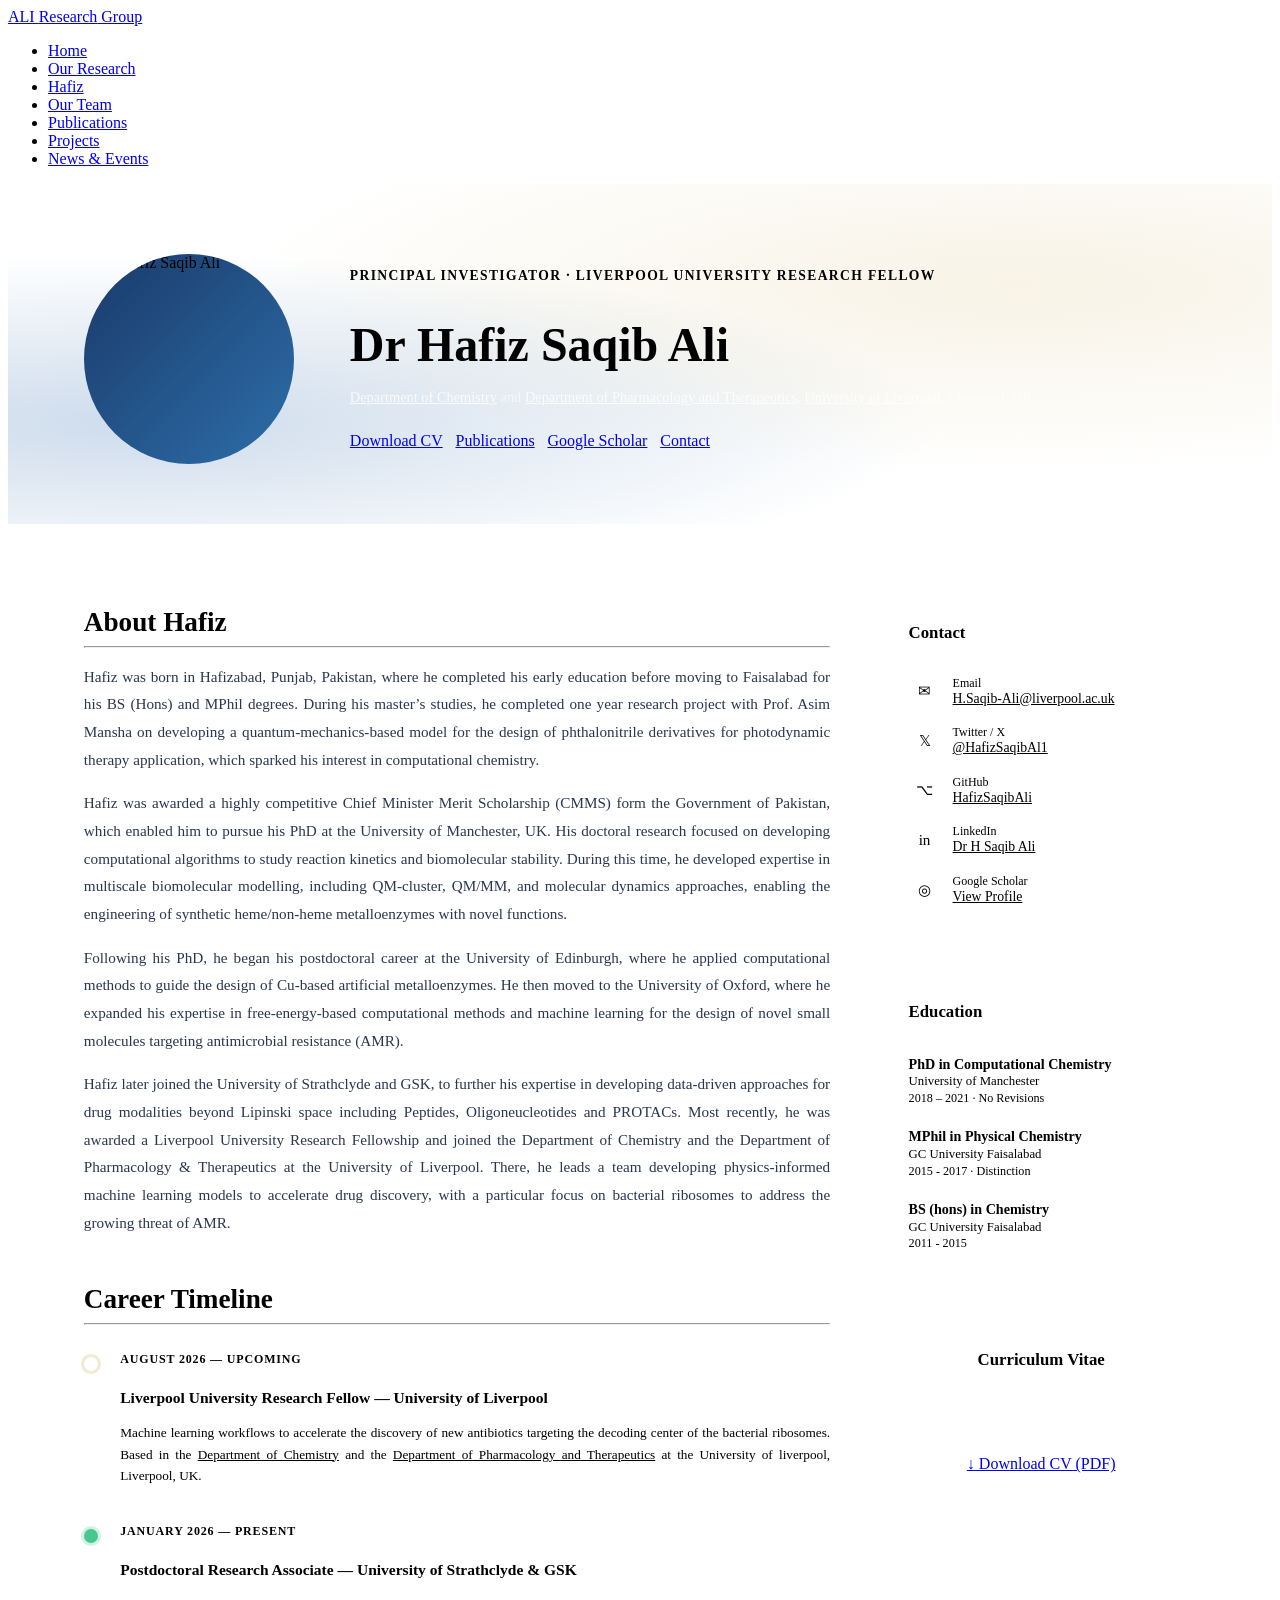
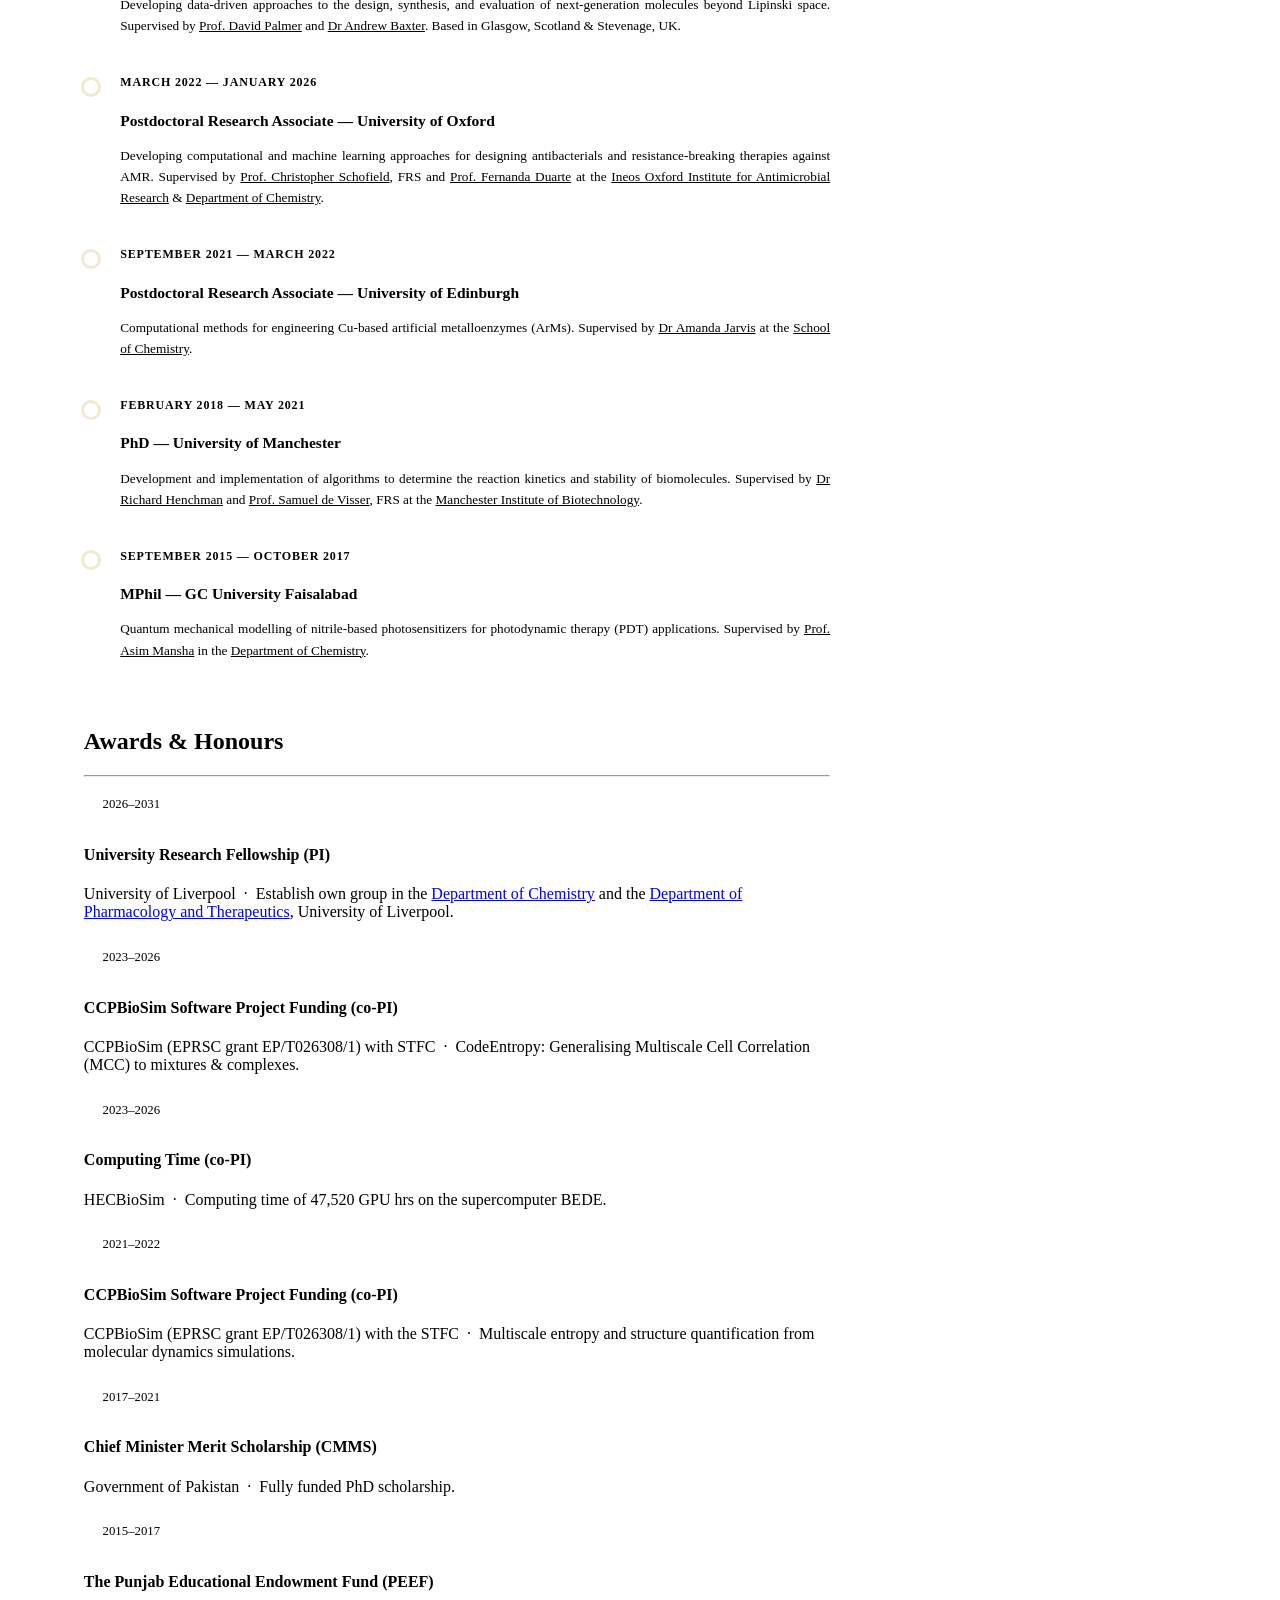
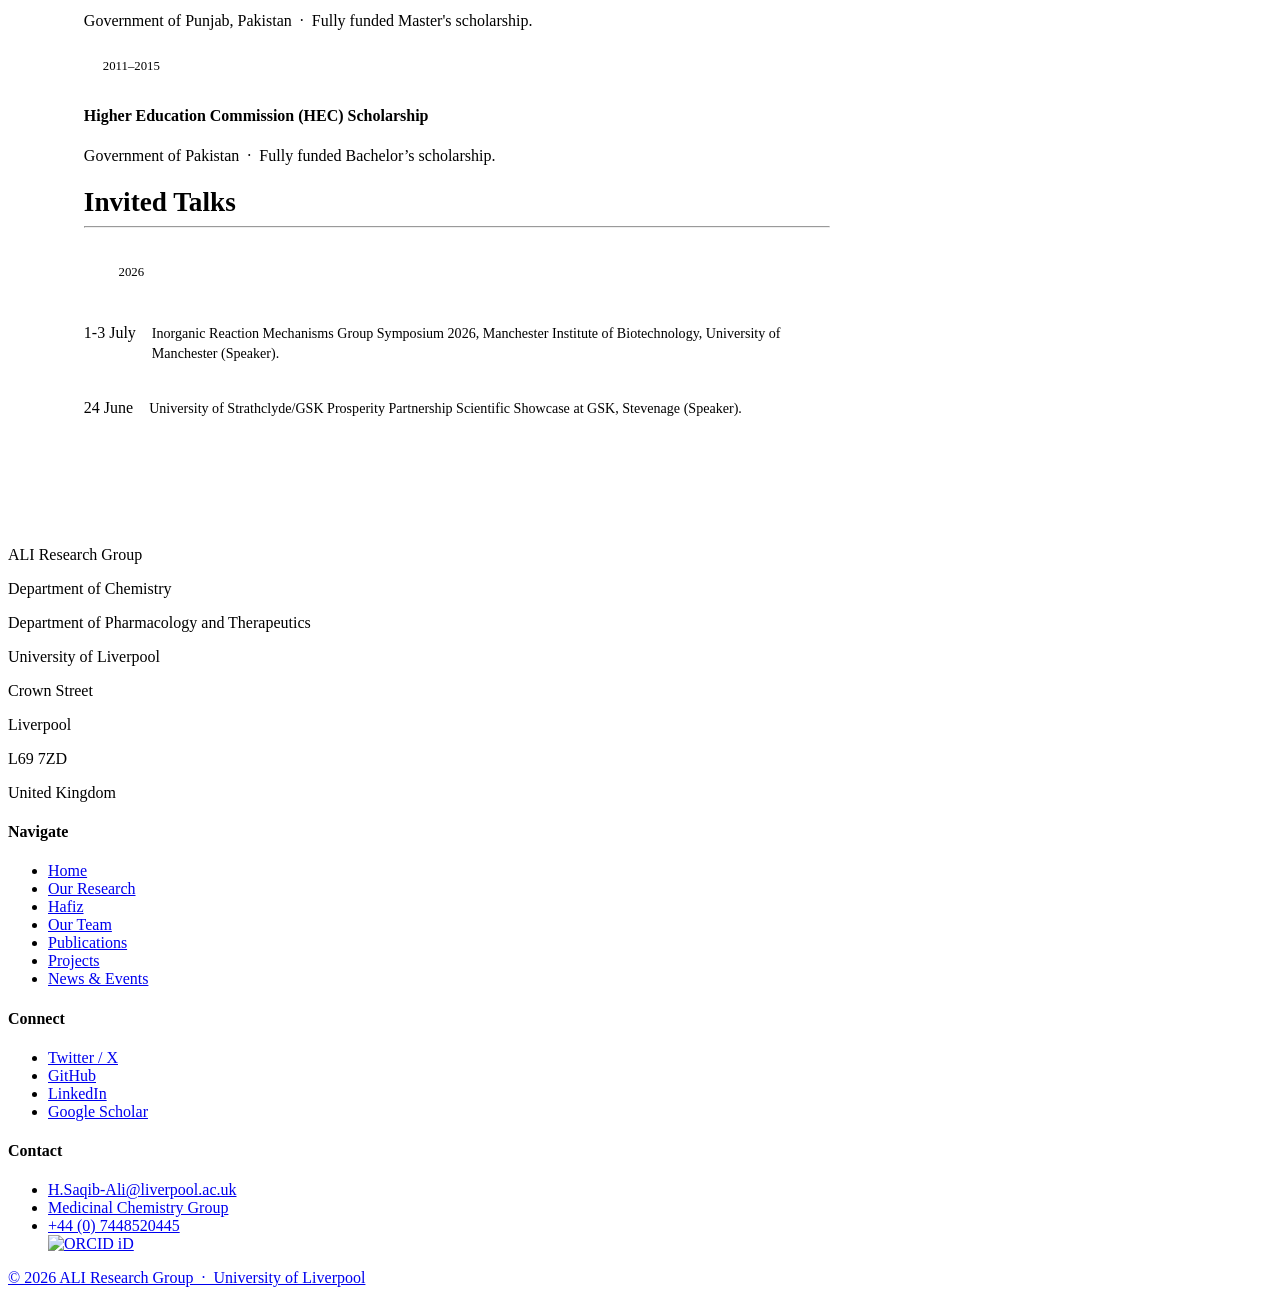
==== commit 0f8e719b: "Update hafiz.html" ====
--- a/hafiz.html
+++ b/hafiz.html
@@ -234,7 +234,7 @@
       <p>Hafiz was born in Hafizabad, Punjab, Pakistan, where he completed his early education before moving to Faisalabad for his BS (Hons) and MPhil degrees. During his master’s studies, he completed one year research project with Prof. Asim Mansha on developing a quantum-mechanics-based model for the design of phthalonitrile derivatives for photodynamic therapy application, which sparked his interest in computational chemistry.</p>
       <p>Hafiz was awarded a highly competitive Chief Minister Merit Scholarship (CMMS) form the Government of Pakistan, which enabled him to pursue his PhD at the University of Manchester, UK. His doctoral research focused on developing computational algorithms to study reaction kinetics and biomolecular stability.  During this time, he developed expertise in multiscale biomolecular modelling, including QM-cluster, QM/MM, and molecular dynamics approaches, enabling the engineering of synthetic heme/non-heme metalloenzymes with novel functions.</p>
       <p>Following his PhD, he began his postdoctoral career at the University of Edinburgh, where he applied computational methods to guide the design of Cu-based artificial metalloenzymes. He then moved to the University of Oxford, where he expanded his expertise in free-energy-based computational methods and machine learning for the design of novel small molecules targeting antimicrobial resistance (AMR).</p>
-      <p>Hafiz later joined the University of Strathclyde and GSK, to further his expertise in developing data-driven approaches for drug modalities beyond Lipinski space including Peptides, Oligoneucleotides and PROTACs. Most recently, he was awarded a Liverpool University Research Fellowship and joined the Department of Chemistry and Pharmacology at the University of Liverpool. There, he leads a team developing physics-informed machine learning models to accelerate drug discovery, with a particular focus on bacterial ribosomes to address the growing threat of AMR.</p>
+      <p>Hafiz later joined the University of Strathclyde and GSK, to further his expertise in developing data-driven approaches for drug modalities beyond Lipinski space including Peptides, Oligoneucleotides and PROTACs. Most recently, he was awarded a Liverpool University Research Fellowship and joined the Department of Chemistry and the Department of Pharmacology & Therapeutics at the University of Liverpool. There, he leads a team developing physics-informed machine learning models to accelerate drug discovery, with a particular focus on bacterial ribosomes to address the growing threat of AMR.</p>
     </div>
 
     <!-- CAREER TIMELINE -->
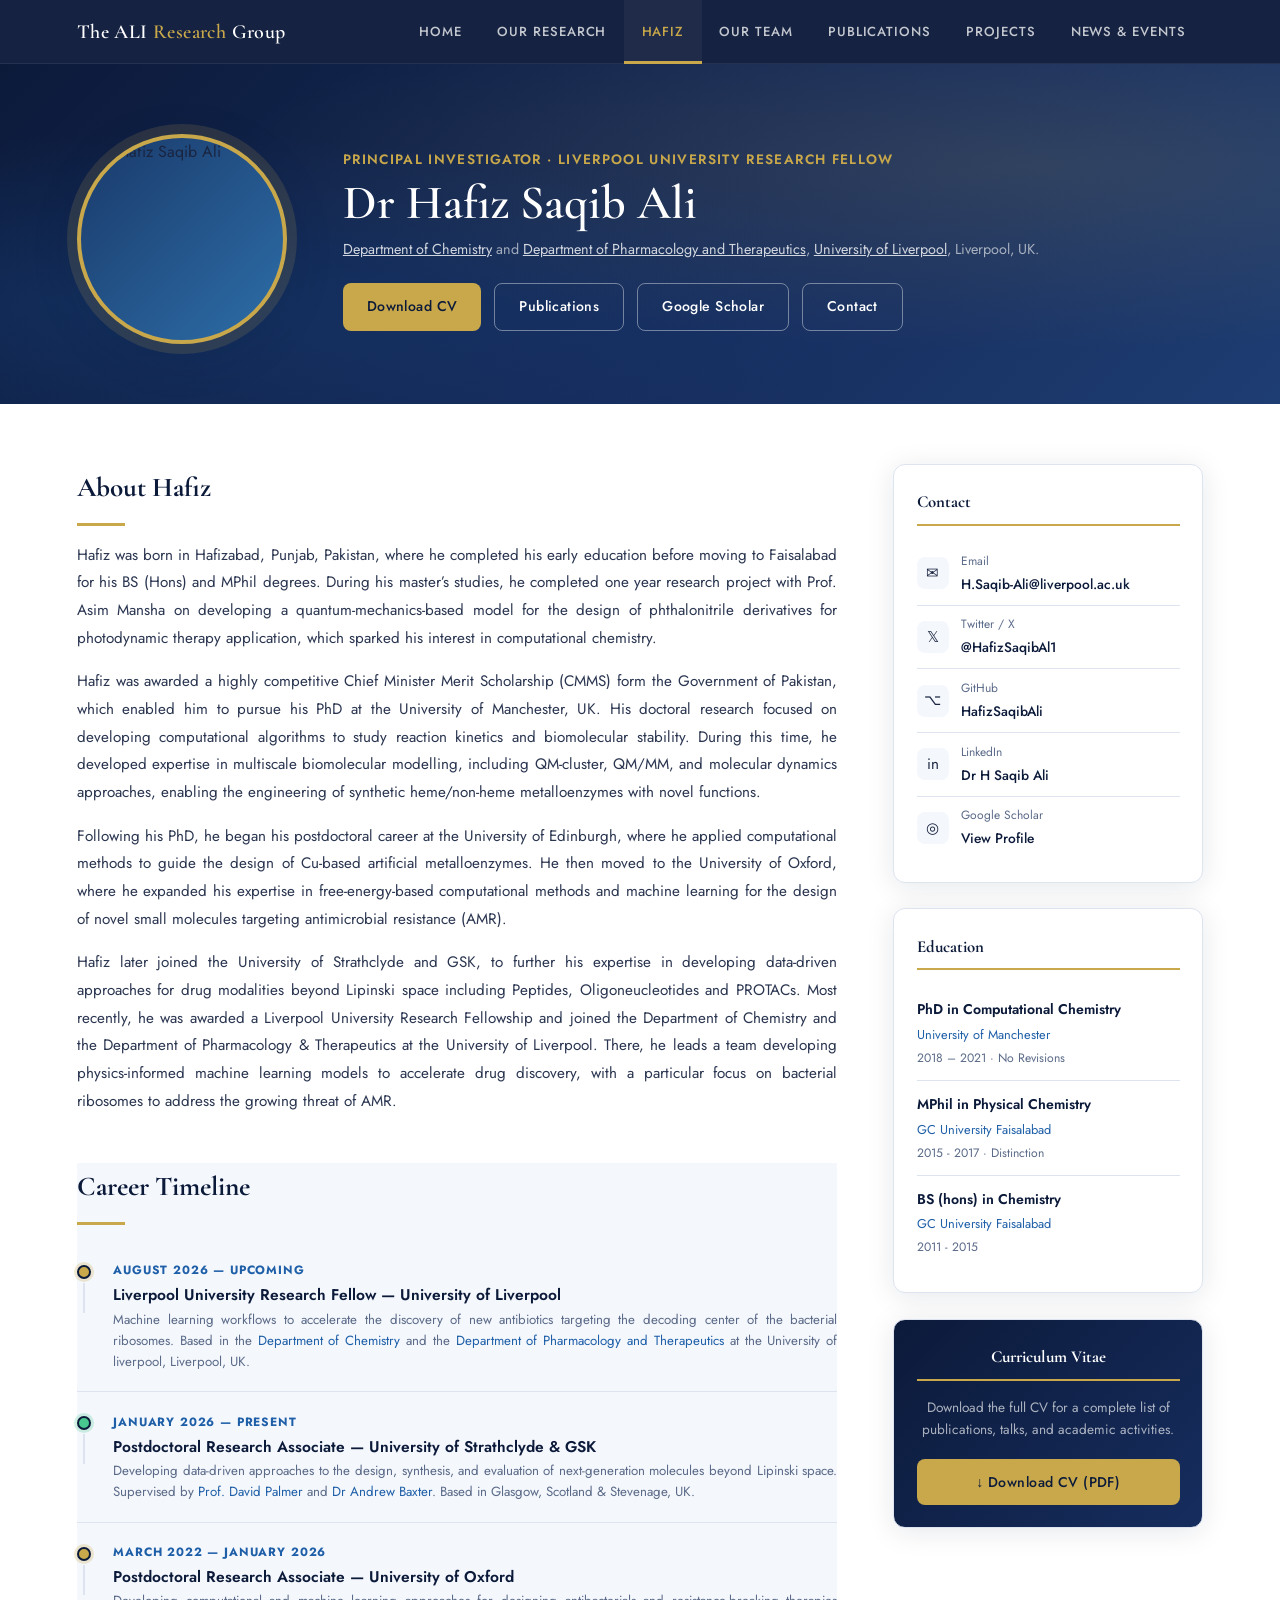
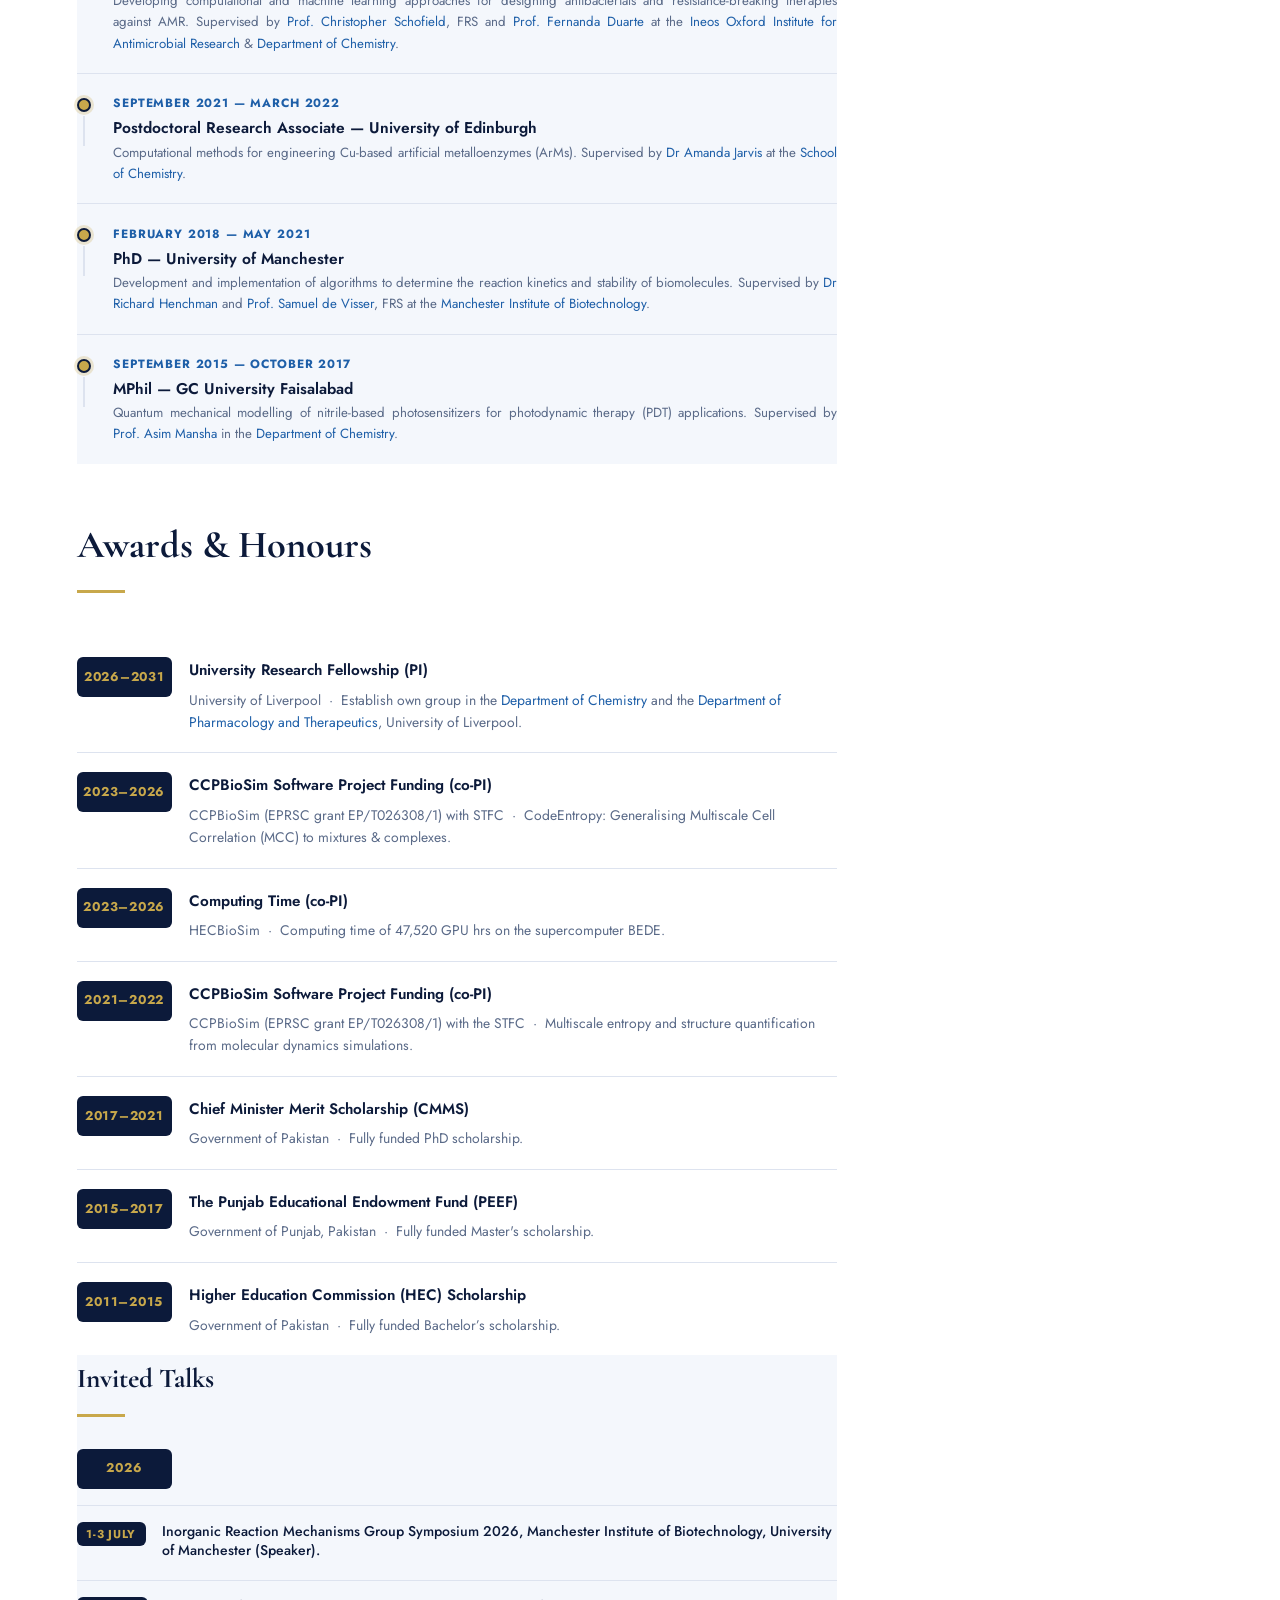
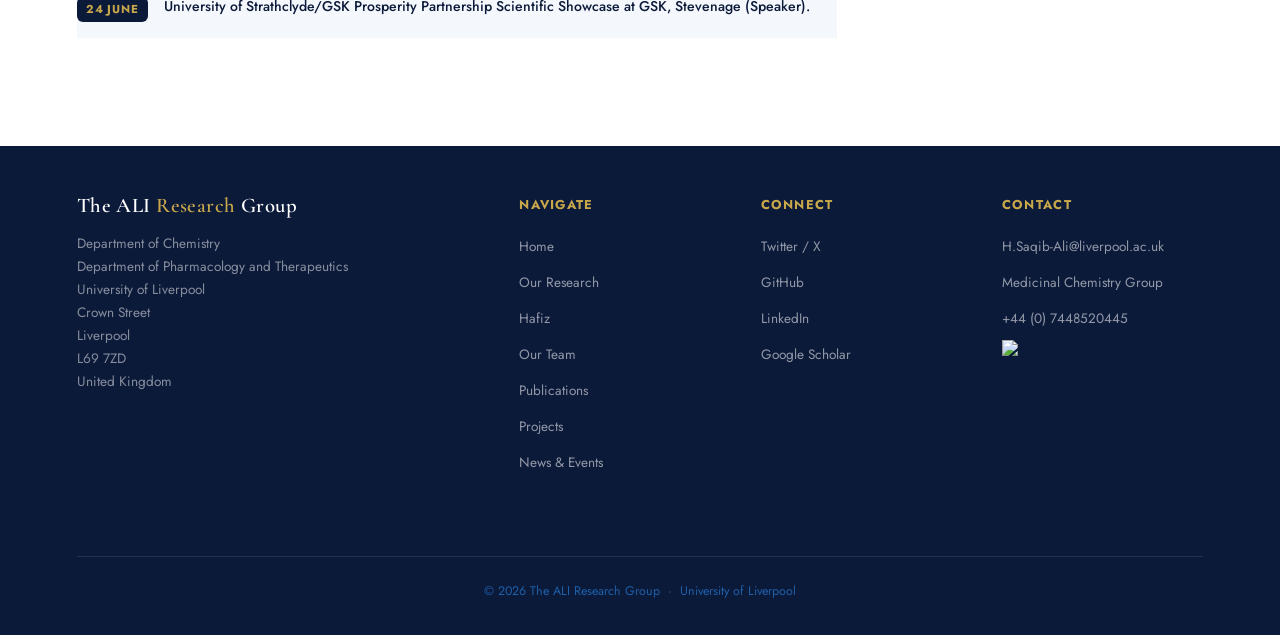
==== commit 63e8a94c: "Update hafiz.html" ====
--- a/hafiz.html
+++ b/hafiz.html
@@ -2,7 +2,7 @@
 <html lang="en">
 <head>
   <meta charset="UTF-8">
-  <title>Dr Hafiz Saqib Ali · ALI Research Group</title>
+  <title>Dr Hafiz Saqib Ali · The ALI Research Group</title>
   <meta name="viewport" content="width=device-width, initial-scale=1.0">
   <meta name="description" content="Dr Hafiz Saqib Ali — Liverpool University Research Fellow, Department of Chemistry and Pharmacology, University of Liverpool.">
   <link rel="preconnect" href="https://fonts.googleapis.com">
--- a/group-style.css
+++ b/group-style.css
@@ -0,0 +1,246 @@
+/* ── The ALI RESEARCH GROUP — SHARED STYLES ─────────────────── */
+:root {
+  --navy:      #0c1a3a;
+  --navy2:     #162d5e;
+  --accent:    #1e5fa8;
+  --accent2:   #2b7fd4;
+  --gold:      #c8a84b;
+  --gold2:     #e8c96a;
+  --light:     #f4f7fc;
+  --border:    #dde3ef;
+  --text:      #1a2540;
+  --muted:     #5a6a88;
+  --white:     #ffffff;
+  --serif:     'Cormorant Garamond', Georgia, serif;
+  --sans:      'Jost', sans-serif;
+  --radius:    12px;
+  --shadow:    0 4px 28px rgba(12,26,58,.10);
+  --shadow-lg: 0 12px 48px rgba(12,26,58,.16);
+  --transition: .25s cubic-bezier(.4,0,.2,1);
+}
+
+*, *::before, *::after { box-sizing: border-box; margin: 0; padding: 0; }
+html { scroll-behavior: smooth; font-size: 16px; }
+body { font-family: var(--sans); color: var(--text); background: var(--white); line-height: 1.75; }
+a { color: var(--accent); text-decoration: none; transition: color var(--transition); }
+a:hover { color: var(--accent2); text-decoration: underline; }
+img { max-width: 100%; display: block; }
+
+/* ── NAVIGATION ─────────────────────────────────────────── */
+.site-nav {
+  position: sticky; top: 0; z-index: 200;
+  background: rgba(12,26,58,.96);
+  backdrop-filter: blur(12px);
+  display: flex; align-items: center;
+  justify-content: space-between;
+  padding: 0 6%;
+  height: 64px;
+  border-bottom: 1px solid rgba(255,255,255,.07);
+}
+.nav-logo {
+  font-family: var(--serif); font-size: 1.25rem; font-weight: 600;
+  color: var(--white); letter-spacing: .02em; line-height: 1.2;
+  white-space: nowrap;
+}
+.nav-logo span { color: var(--gold); }
+.nav-menu { display: flex; gap: 0; list-style: none; }
+.nav-menu a {
+  display: block; padding: 0 1.1rem; height: 64px; line-height: 64px;
+  color: rgba(255,255,255,.75); font-size: .82rem; font-weight: 500;
+  letter-spacing: .07em; text-transform: uppercase;
+  transition: color var(--transition), background var(--transition);
+  text-decoration: none;
+}
+.nav-menu a:hover,
+.nav-menu a.active { color: var(--gold); background: rgba(255,255,255,.04); }
+.nav-menu a.active { border-bottom: 3px solid var(--gold); }
+
+/* ── PAGE HERO ──────────────────────────────────────────── */
+.page-hero {
+  background: linear-gradient(135deg, var(--navy) 0%, var(--navy2) 100%);
+  padding: 64px 6% 56px;
+  position: relative; overflow: hidden;
+}
+.page-hero::before {
+  content: '';
+  position: absolute; inset: 0;
+  background: radial-gradient(ellipse at 70% 50%, rgba(200,168,75,.12) 0%, transparent 65%),
+              radial-gradient(ellipse at 10% 80%, rgba(30,95,168,.20) 0%, transparent 55%);
+  pointer-events: none;
+}
+.page-hero h1 {
+  font-family: var(--serif); font-size: clamp(2rem,4vw,3.2rem);
+  color: var(--white); font-weight: 600; position: relative; z-index:1;
+}
+.page-hero p {
+  color: rgba(255,255,255,.65); font-size: 1rem; margin-top: .6rem;
+  max-width: 560px; position: relative; z-index:1;
+}
+
+/* ── SECTION WRAPPERS ───────────────────────────────────── */
+.section      { padding: 80px 6%; }
+.section-alt  { background: var(--light); }
+.section-sm   { padding: 50px 6%; }
+
+.section-header { margin-bottom: 2.8rem; }
+.section-header h2 {
+  font-family: var(--serif); font-size: clamp(1.6rem,3vw,2.4rem);
+  color: var(--navy); margin-bottom: .5rem;
+}
+.section-header p { color: var(--muted); max-width: 560px; font-size: .97rem; }
+.gold-rule { width: 48px; height: 3px; background: var(--gold); border:none; margin: .7rem 0 1rem; }
+
+/* ── BUTTONS ────────────────────────────────────────────── */
+.btn {
+  display: inline-flex; align-items: center; gap: .45rem;
+  padding: .65rem 1.5rem; border-radius: 8px;
+  font-family: var(--sans); font-size: .88rem; font-weight: 500;
+  letter-spacing: .03em; cursor: pointer; transition: all var(--transition);
+  text-decoration: none;
+}
+.btn-primary { background: var(--gold); color: var(--navy); border: none; }
+.btn-primary:hover { background: var(--gold2); text-decoration: none; color: var(--navy); }
+.btn-outline { background: transparent; color: var(--white); border: 1.5px solid rgba(255,255,255,.4); }
+.btn-outline:hover { border-color: var(--gold); color: var(--gold); text-decoration: none; }
+.btn-navy { background: var(--navy); color: var(--white); border: none; }
+.btn-navy:hover { background: var(--navy2); text-decoration: none; color: var(--white); }
+
+/* ── CARDS ──────────────────────────────────────────────── */
+.card {
+  background: var(--white); border-radius: var(--radius);
+  border: 1px solid var(--border); box-shadow: var(--shadow);
+  overflow: hidden; transition: transform var(--transition), box-shadow var(--transition);
+}
+.card:hover { transform: translateY(-4px); box-shadow: var(--shadow-lg); }
+.card-img { width: 100%; aspect-ratio: 4/3; object-fit: cover; background: #dde3ef; }
+.card-body { padding: 1.4rem; }
+.card-tag {
+  font-size: .72rem; font-weight: 600; letter-spacing: .08em; text-transform: uppercase;
+  color: var(--accent); margin-bottom: .5rem;
+}
+.card-title { font-family: var(--serif); font-size: 1.2rem; color: var(--navy); margin-bottom: .5rem; line-height: 1.35; }
+.card-text { font-size: .88rem; color: var(--muted); line-height: 1.65; }
+.card-footer { padding: 1rem 1.4rem; border-top: 1px solid var(--border); display: flex; justify-content: flex-end; }
+
+/* ── GRID LAYOUTS ───────────────────────────────────────── */
+.grid-4 { display: grid; grid-template-columns: repeat(4,1fr); gap: 1.8rem; }
+.grid-3 { display: grid; grid-template-columns: repeat(3,1fr); gap: 1.8rem; }
+.grid-2 { display: grid; grid-template-columns: repeat(2,1fr); gap: 1.8rem; }
+
+/* ── PUBLICATION ROW ────────────────────────────────────── */
+.pub-row {
+  display: flex; gap: 1.4rem; align-items: flex-start;
+  background: var(--white); border-radius: var(--radius);
+  border: 1px solid var(--border); padding: 1.2rem 1.4rem;
+  box-shadow: var(--shadow); transition: all var(--transition);
+}
+.pub-row:hover { transform: translateY(-2px); box-shadow: var(--shadow-lg); }
+.pub-thumb {
+  flex-shrink: 0; width: 100px; height: 88px;
+  object-fit: cover; border-radius: 8px; background: #dde3ef;
+}
+.pub-body { flex: 1; min-width: 0; }
+.pub-title { font-weight: 500; color: var(--navy); font-size: .93rem; line-height: 1.4; margin-bottom: .35rem; }
+.pub-title a { color: var(--navy); }
+.pub-title a:hover { color: var(--accent); text-decoration: none; }
+.pub-authors { font-size: .8rem; color: var(--muted); margin-bottom: .25rem; }
+.pub-journal { font-size: .82rem; color: var(--text); }
+.pub-journal em { font-style: italic; }
+.pub-chips { display: flex; flex-wrap: wrap; gap: .5rem; margin-top: .6rem; }
+.chip {
+  font-size: .73rem; font-weight: 500; padding: .2rem .65rem;
+  border-radius: 20px; border: 1px solid var(--accent); color: var(--accent);
+  transition: all .15s;
+}
+.chip:hover { background: var(--accent); color: var(--white); text-decoration: none; }
+.chip-new { background: var(--accent); color: var(--white); }
+
+/* ── NEWS TIMELINE ──────────────────────────────────────── */
+.news-timeline { display: flex; flex-direction: column; gap: 0; }
+.news-entry {
+  display: flex; gap: 1.4rem;
+  padding: 1.2rem 0; border-bottom: 1px solid var(--border);
+  animation: fadeUp .5s ease both;
+}
+.news-entry:last-child { border-bottom: none; }
+.news-date-col { flex-shrink: 0; width: 90px; }
+.news-date-badge {
+  background: var(--navy); color: var(--gold);
+  font-size: .72rem; font-weight: 700; letter-spacing: .06em;
+  text-transform: uppercase; padding: .3rem .6rem; border-radius: 6px;
+  text-align: center; line-height: 1.3;
+}
+.news-content h4 { font-size: .95rem; font-weight: 600; color: var(--navy); margin-bottom: .3rem; }
+.news-content p  { font-size: .87rem; color: var(--muted); line-height: 1.6; }
+
+/* ── TEAM CARD ──────────────────────────────────────────── */
+.team-card {
+  background: var(--white); border-radius: var(--radius);
+  border: 1px solid var(--border); box-shadow: var(--shadow);
+  overflow: hidden; text-align: center;
+  transition: transform var(--transition), box-shadow var(--transition);
+}
+.team-card:hover { transform: translateY(-4px); box-shadow: var(--shadow-lg); }
+.team-photo {
+  width: 100%; aspect-ratio: 1/1; object-fit: cover;
+  background: linear-gradient(135deg, #c8d8ef 0%, #8fafd8 100%);
+}
+.team-info { padding: 1.2rem 1rem; }
+.team-name { font-family: var(--serif); font-size: 1.1rem; color: var(--navy); font-weight: 600; }
+.team-role { font-size: .8rem; color: var(--accent); font-weight: 500; margin: .2rem 0 .5rem; text-transform: uppercase; letter-spacing: .05em; }
+.team-bio  { font-size: .82rem; color: var(--muted); line-height: 1.6; }
+.team-links { display: flex; justify-content: center; gap: .7rem; margin-top: .8rem; }
+.team-link {
+  font-size: .75rem; padding: .25rem .7rem; border-radius: 20px;
+  border: 1px solid var(--border); color: var(--muted);
+  transition: all .15s;
+}
+.team-link:hover { border-color: var(--accent); color: var(--accent); text-decoration: none; }
+
+/* ── FOOTER ─────────────────────────────────────────────── */
+.site-footer {
+  background: var(--navy);
+  color: rgba(255,255,255,.5);
+  padding: 3rem 6% 2rem;
+}
+.footer-grid { display: grid; grid-template-columns: 2fr 1fr 1fr 1fr; gap: 2.5rem; margin-bottom: 2.5rem; }
+.footer-brand .nav-logo { font-size: 1.3rem; margin-bottom: .8rem; }
+.footer-brand p { font-size: .85rem; line-height: 1.7; max-width: 280px; }
+.footer-col h4 { color: var(--gold); font-size: .8rem; text-transform: uppercase; letter-spacing: .1em; margin-bottom: 1rem; }
+.footer-col ul { list-style: none; display: flex; flex-direction: column; gap: .5rem; }
+.footer-col ul a { color: rgba(255,255,255,.55); font-size: .85rem; }
+.footer-col ul a:hover { color: var(--gold); text-decoration: none; }
+.footer-bottom { border-top: 1px solid rgba(255,255,255,.1); padding-top: 1.5rem; font-size: .78rem; text-align: center; }
+
+/* ── ANIMATIONS ─────────────────────────────────────────── */
+@keyframes fadeUp {
+  from { opacity: 0; transform: translateY(20px); }
+  to   { opacity: 1; transform: translateY(0); }
+}
+@keyframes fadeIn {
+  from { opacity: 0; } to { opacity: 1; }
+}
+.fade-up { animation: fadeUp .6s ease both; }
+.fade-up-2 { animation: fadeUp .6s .1s ease both; }
+.fade-up-3 { animation: fadeUp .6s .2s ease both; }
+.fade-up-4 { animation: fadeUp .6s .3s ease both; }
+
+/* ── RESPONSIVE ─────────────────────────────────────────── */
+@media (max-width: 1024px) {
+  .grid-4 { grid-template-columns: repeat(2,1fr); }
+  .footer-grid { grid-template-columns: 1fr 1fr; }
+}
+@media (max-width: 768px) {
+  .grid-3, .grid-2 { grid-template-columns: 1fr; }
+  .grid-4 { grid-template-columns: 1fr 1fr; }
+  .nav-menu { display: none; }
+  .section { padding: 56px 5%; }
+  .pub-thumb { display: none; }
+}
+@media (max-width: 480px) {
+  .grid-4 { grid-template-columns: 1fr; }
+  .footer-grid { grid-template-columns: 1fr; }
+}
+.section .section-header p {
+  max-width: 100% !important;
+}
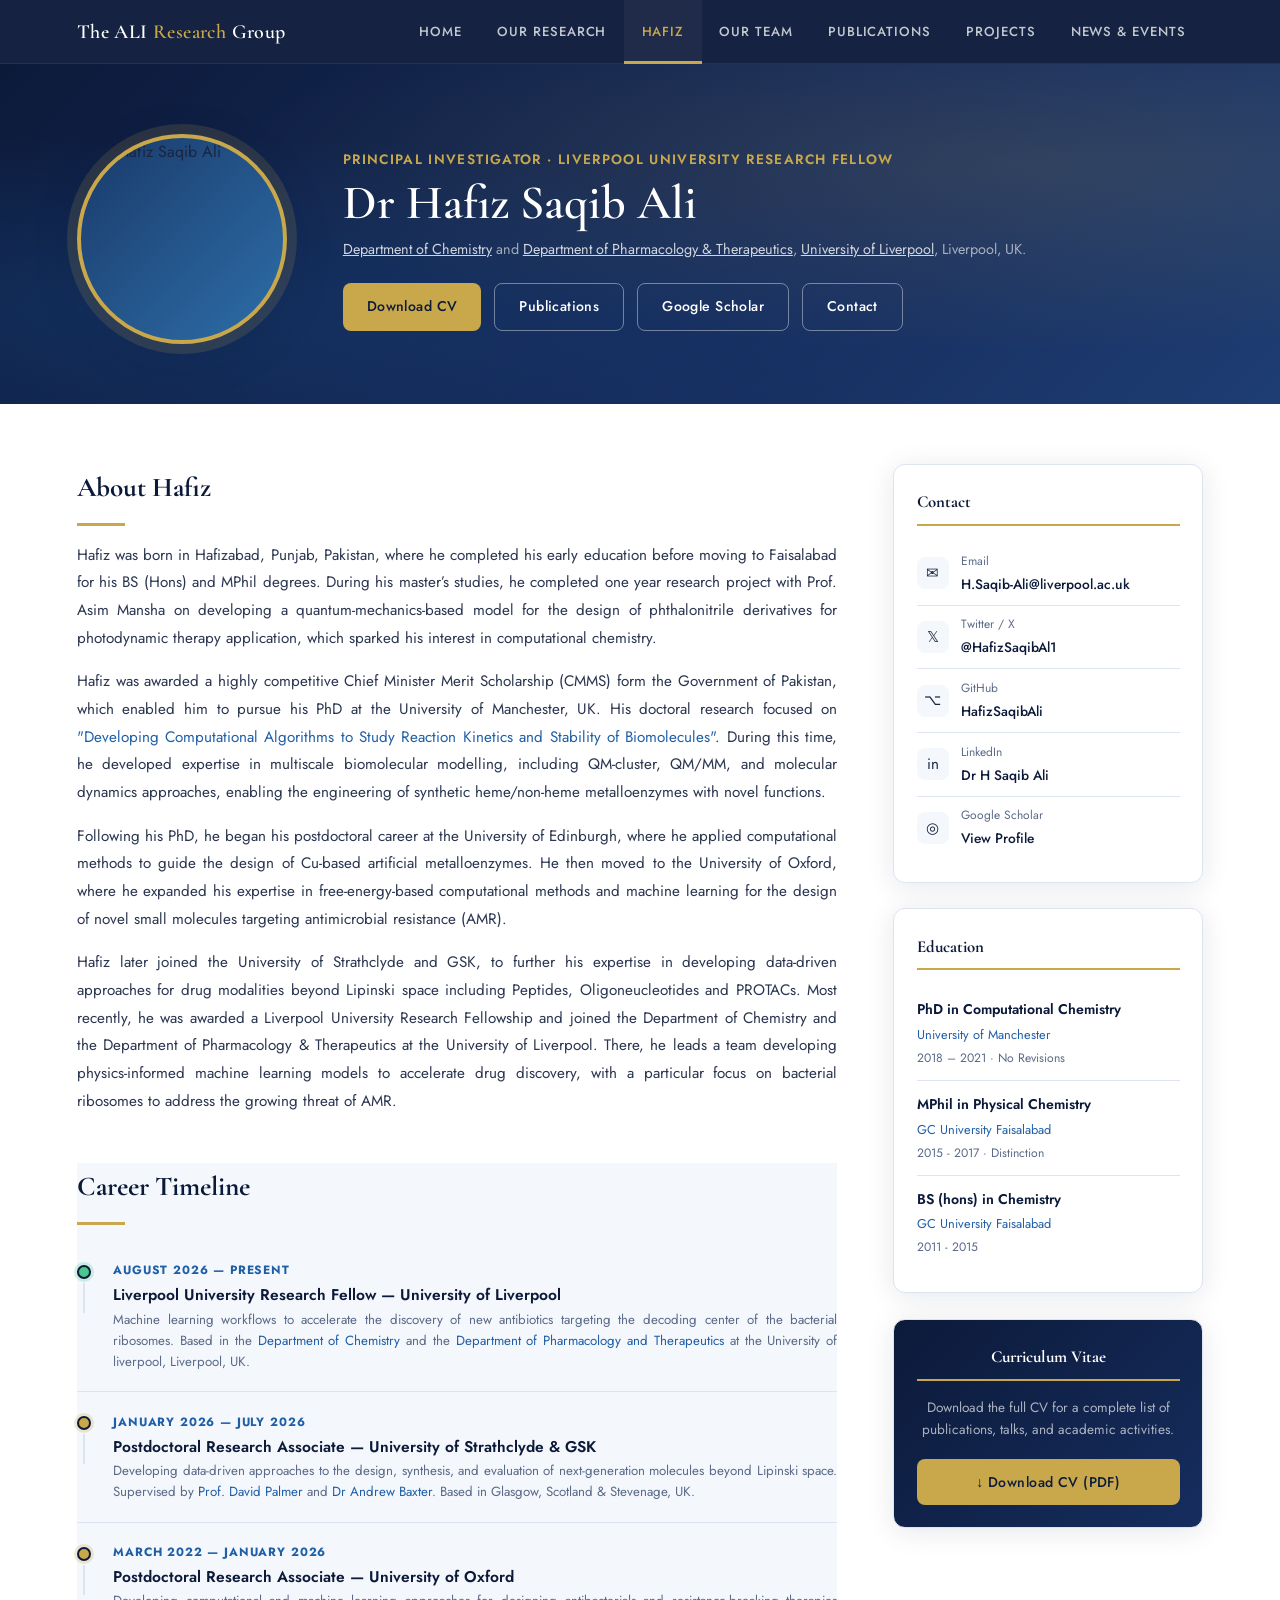
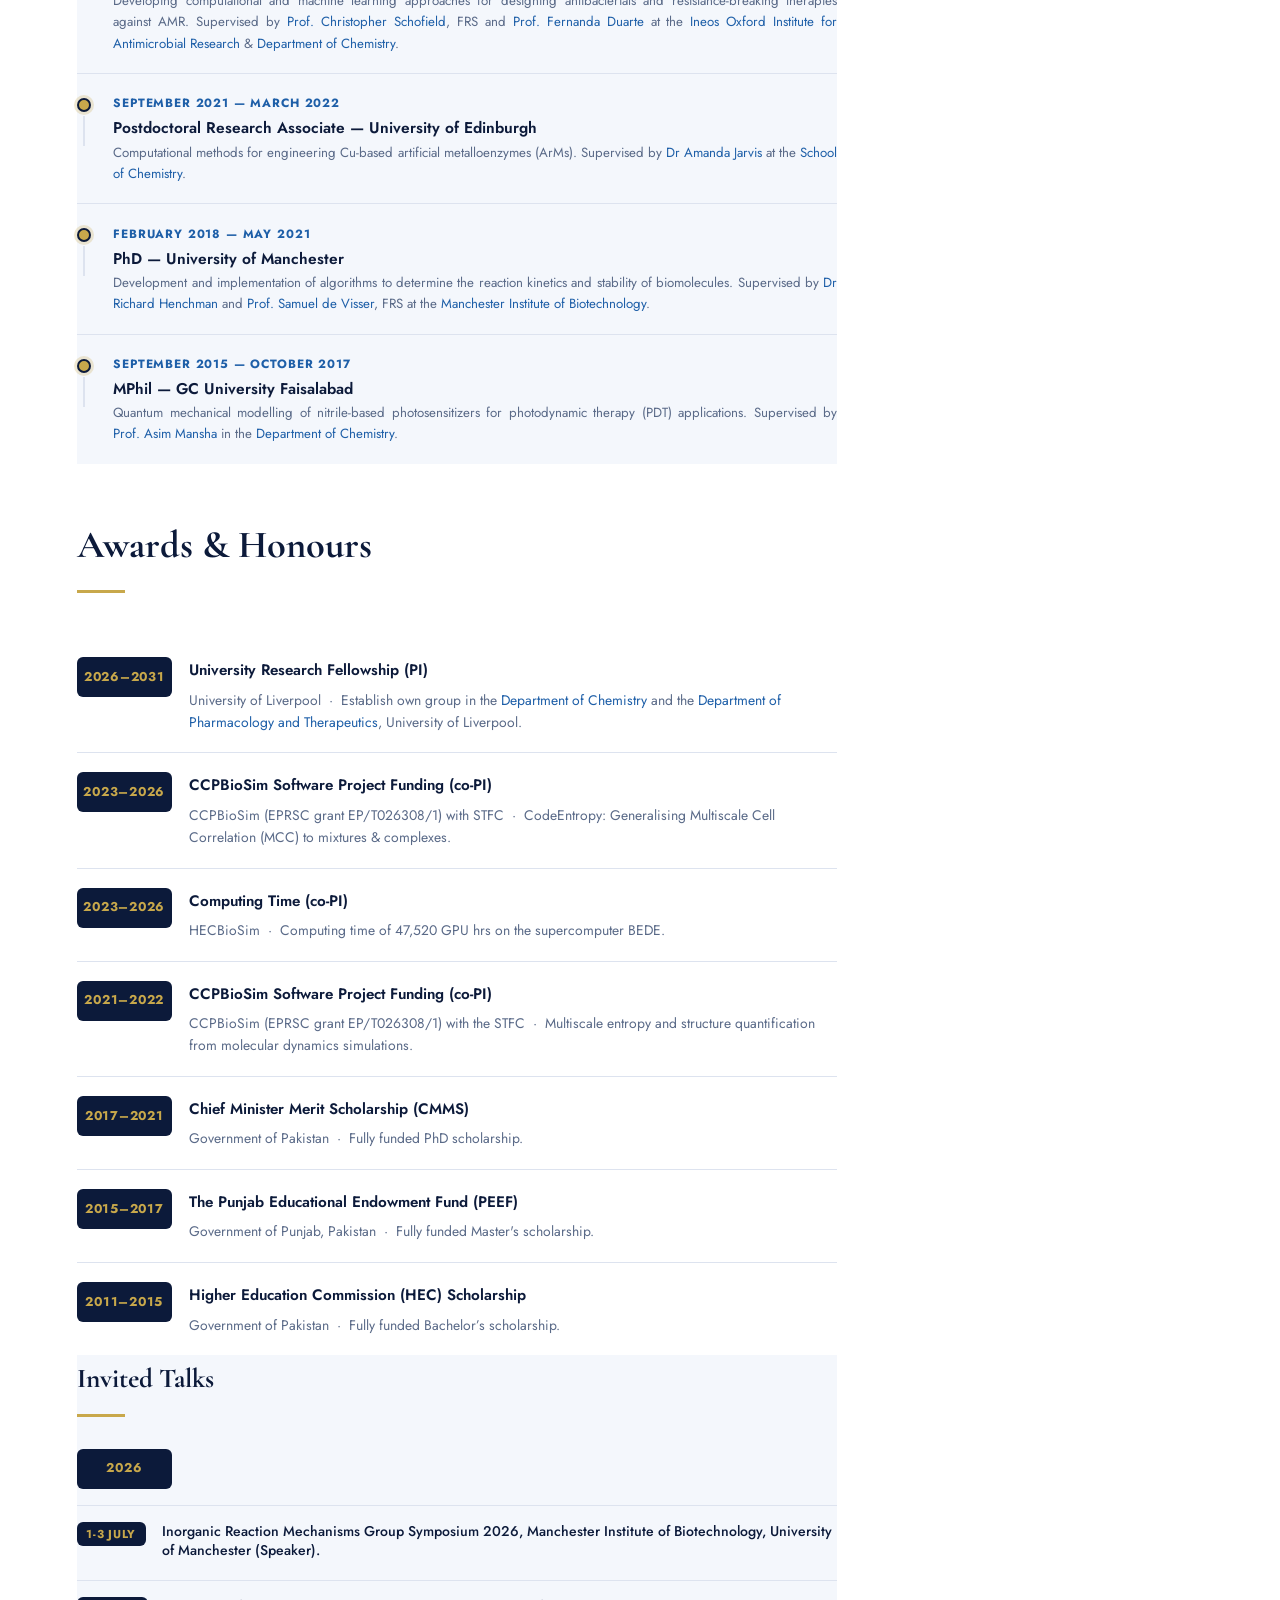
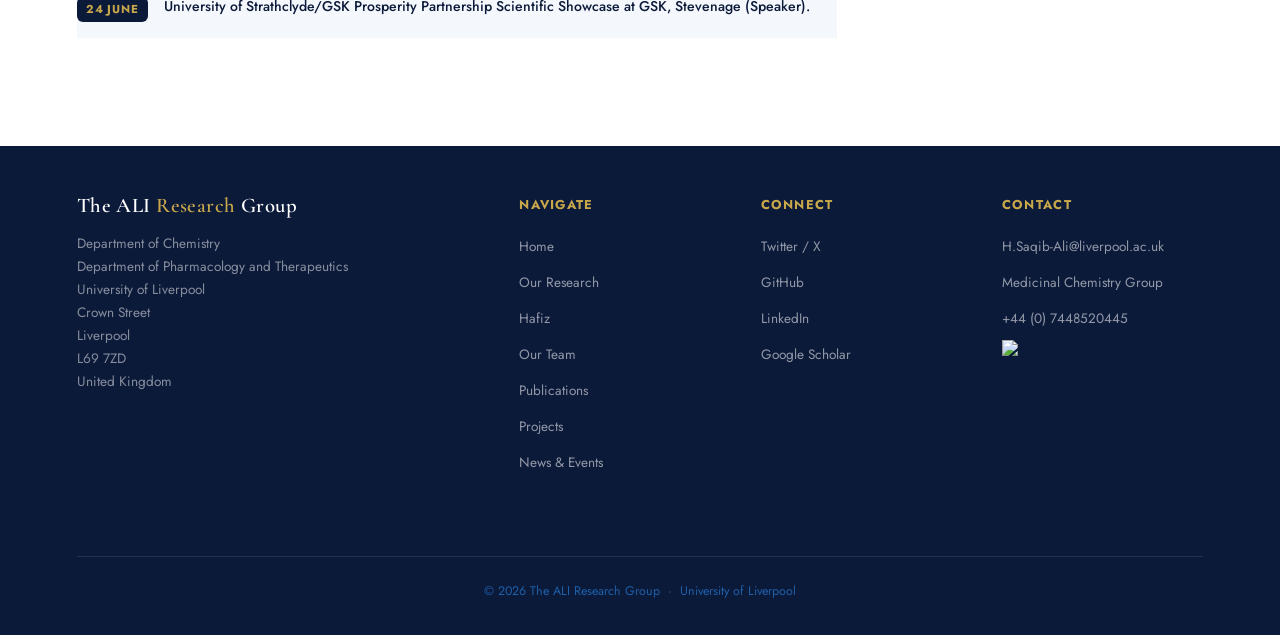
==== commit da023223: "Update hafiz.html" ====
--- a/hafiz.html
+++ b/hafiz.html
@@ -4,7 +4,7 @@
   <meta charset="UTF-8">
   <title>Dr Hafiz Saqib Ali · The ALI Research Group</title>
   <meta name="viewport" content="width=device-width, initial-scale=1.0">
-  <meta name="description" content="Dr Hafiz Saqib Ali — Liverpool University Research Fellow, Department of Chemistry and Pharmacology, University of Liverpool.">
+  <meta name="description" content="Dr Hafiz Saqib Ali — Liverpool University Research Fellow, Department of Chemistry and Department of Pharmacology & Therapeutics, University of Liverpool.">
   <link rel="preconnect" href="https://fonts.googleapis.com">
   <link href="https://fonts.googleapis.com/css2?family=Cormorant+Garamond:wght@400;600;700&family=Jost:wght@300;400;500;600&display=swap" rel="stylesheet">
   <link rel="stylesheet" href="group-style.css">
@@ -201,7 +201,7 @@
     <div class="profile-title">Principal Investigator · Liverpool University Research Fellow</div>
     <h1>Dr Hafiz Saqib Ali</h1>
     <p class="profile-affil">
-      <a href="https://www.liverpool.ac.uk/chemistry/" target="_blank">Department of Chemistry</a> and <a href="https://www.liverpool.ac.uk/systems-molecular-and-integrative-biology/about/pharmacology-therapeutics/" target="_blank"> Department of Pharmacology and Therapeutics</a>,
+      <a href="https://www.liverpool.ac.uk/chemistry/" target="_blank">Department of Chemistry</a> and <a href="https://www.liverpool.ac.uk/systems-molecular-and-integrative-biology/about/pharmacology-therapeutics/" target="_blank"> Department of Pharmacology & Therapeutics</a>,
       <a href="https://www.liverpool.ac.uk" target="_blank">University of Liverpool</a>, Liverpool, UK.</a>
     </p>
     <!-- <div class="profile-badges">
@@ -232,7 +232,7 @@
       <h2>About Hafiz</h2>
       <hr class="gold-rule">
       <p>Hafiz was born in Hafizabad, Punjab, Pakistan, where he completed his early education before moving to Faisalabad for his BS (Hons) and MPhil degrees. During his master’s studies, he completed one year research project with Prof. Asim Mansha on developing a quantum-mechanics-based model for the design of phthalonitrile derivatives for photodynamic therapy application, which sparked his interest in computational chemistry.</p>
-      <p>Hafiz was awarded a highly competitive Chief Minister Merit Scholarship (CMMS) form the Government of Pakistan, which enabled him to pursue his PhD at the University of Manchester, UK. His doctoral research focused on developing computational algorithms to study reaction kinetics and biomolecular stability.  During this time, he developed expertise in multiscale biomolecular modelling, including QM-cluster, QM/MM, and molecular dynamics approaches, enabling the engineering of synthetic heme/non-heme metalloenzymes with novel functions.</p>
+      <p>Hafiz was awarded a highly competitive Chief Minister Merit Scholarship (CMMS) form the Government of Pakistan, which enabled him to pursue his PhD at the University of Manchester, UK. His doctoral research focused on <a href="https://www.proquest.com/openview/f0c445821fff5a25c6a1418b933b89e4/1?pq-origsite=gscholar&cbl=2026366&diss=y" target="_blank">"Developing Computational Algorithms to Study Reaction Kinetics and Stability of Biomolecules"</a>. During this time, he developed expertise in multiscale biomolecular modelling, including QM-cluster, QM/MM, and molecular dynamics approaches, enabling the engineering of synthetic heme/non-heme metalloenzymes with novel functions.</p>
       <p>Following his PhD, he began his postdoctoral career at the University of Edinburgh, where he applied computational methods to guide the design of Cu-based artificial metalloenzymes. He then moved to the University of Oxford, where he expanded his expertise in free-energy-based computational methods and machine learning for the design of novel small molecules targeting antimicrobial resistance (AMR).</p>
       <p>Hafiz later joined the University of Strathclyde and GSK, to further his expertise in developing data-driven approaches for drug modalities beyond Lipinski space including Peptides, Oligoneucleotides and PROTACs. Most recently, he was awarded a Liverpool University Research Fellowship and joined the Department of Chemistry and the Department of Pharmacology & Therapeutics at the University of Liverpool. There, he leads a team developing physics-informed machine learning models to accelerate drug discovery, with a particular focus on bacterial ribosomes to address the growing threat of AMR.</p>
     </div>
@@ -245,11 +245,11 @@
 
       <div class="career-item">
           <div class="career-dot-col">
-            <div class="career-dot"></div>
+            <div class="career-dot active"></div>
             <div class="career-line"></div>
           </div>
           <div class="career-content">
-            <div class="career-period">August 2026 — Upcoming</div>
+            <div class="career-period">August 2026 — Present</div>
             <h4>Liverpool University Research Fellow — University of Liverpool</h4>
             <p>Machine learning workflows to accelerate the discovery of new antibiotics targeting the decoding center of the bacterial ribosomes. Based in the <a href="https://www.liverpool.ac.uk/chemistry/">Department of Chemistry</a> and the <a href="https://www.liverpool.ac.uk/systems-molecular-and-integrative-biology/about/pharmacology-therapeutics/" target="_blank"> Department of Pharmacology and Therapeutics</a> at the University of liverpool, Liverpool, UK. </p>
           </div>
@@ -257,11 +257,11 @@
         
         <div class="career-item">
           <div class="career-dot-col">
-            <div class="career-dot active"></div>
+            <div class="career-dot"></div>
             <div class="career-line"></div>
           </div>
           <div class="career-content">
-            <div class="career-period">January 2026 — Present</div>
+            <div class="career-period">January 2026 — July 2026</div>
             <h4>Postdoctoral Research Associate — University of Strathclyde &amp; GSK</h4>
             <p>Developing data-driven approaches to the design, synthesis, and evaluation of next-generation molecules beyond Lipinski space. Supervised by <a href="https://www.palmer-lab.com">Prof. David Palmer</a> and <a href="https://www.linkedin.com/in/andrew-baxter-bb38a414a/">Dr Andrew Baxter</a>. Based in Glasgow, Scotland &amp; Stevenage, UK.</p>
           </div>
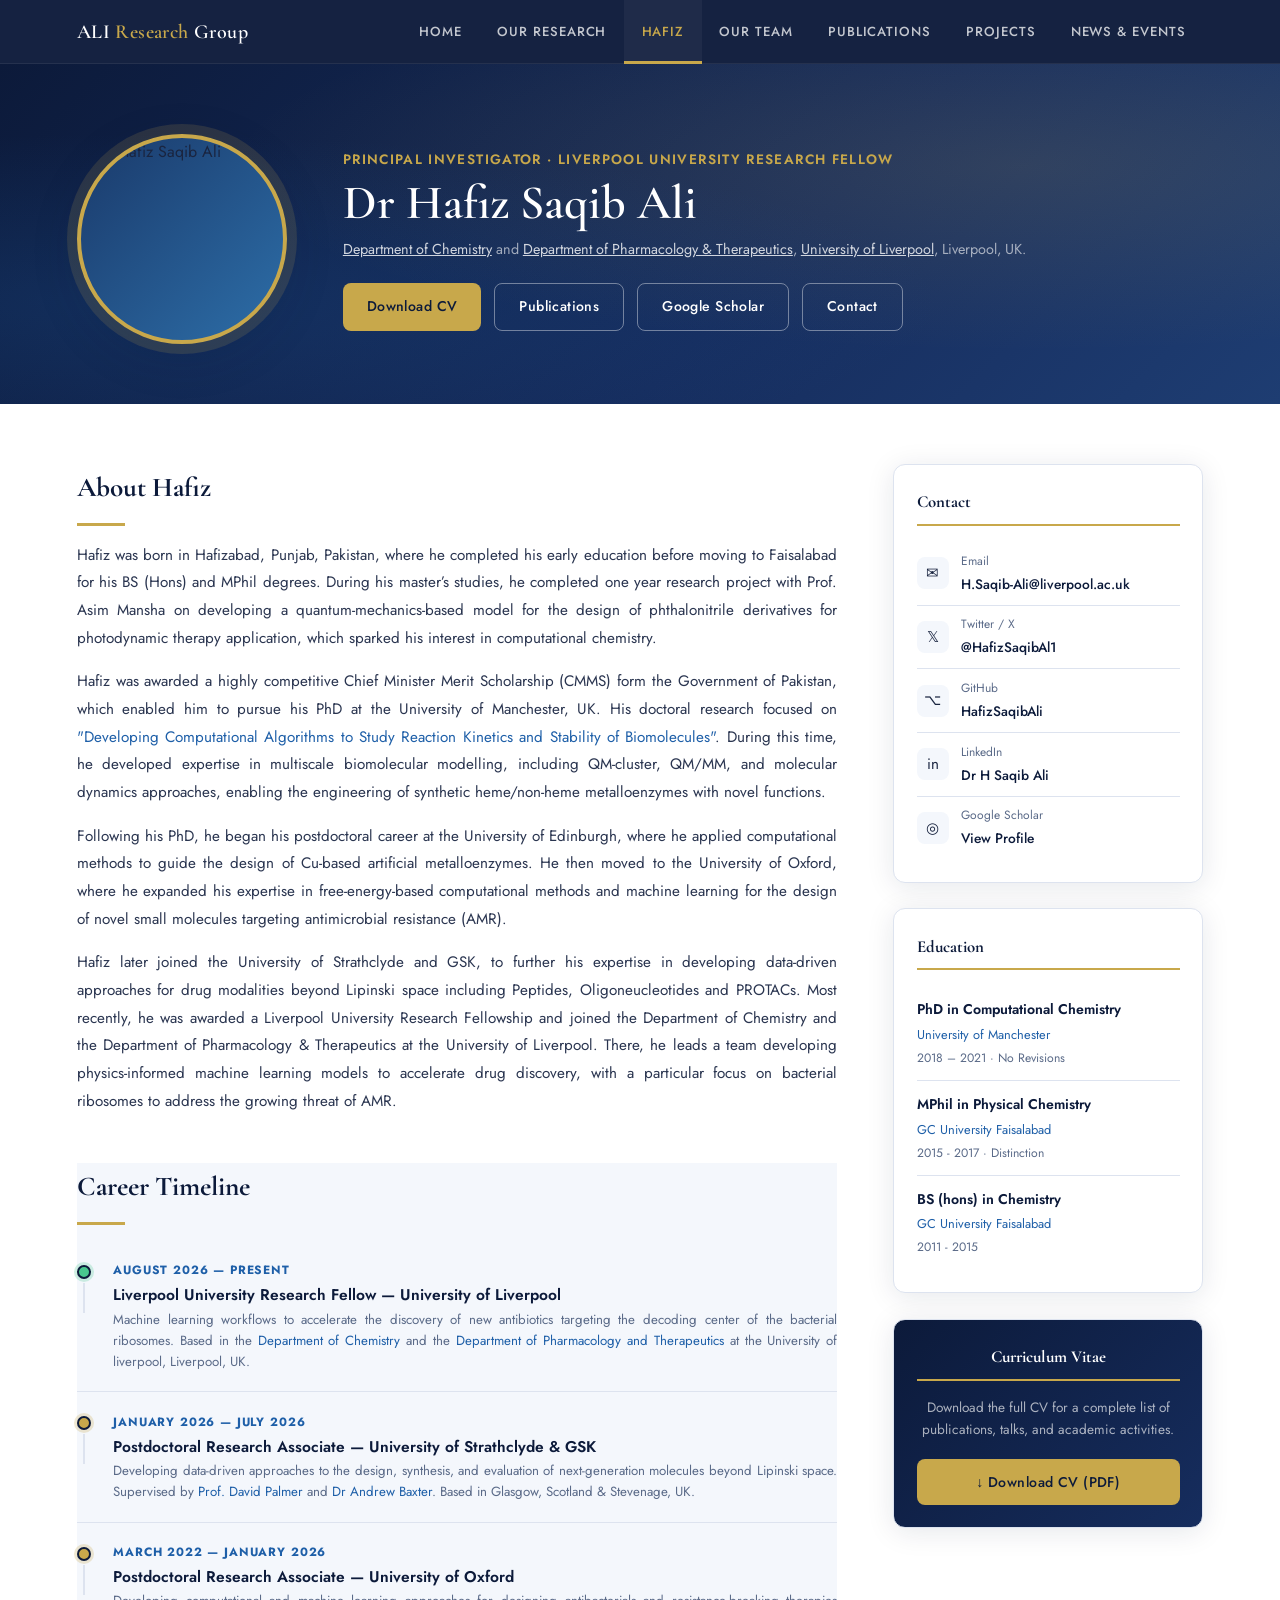
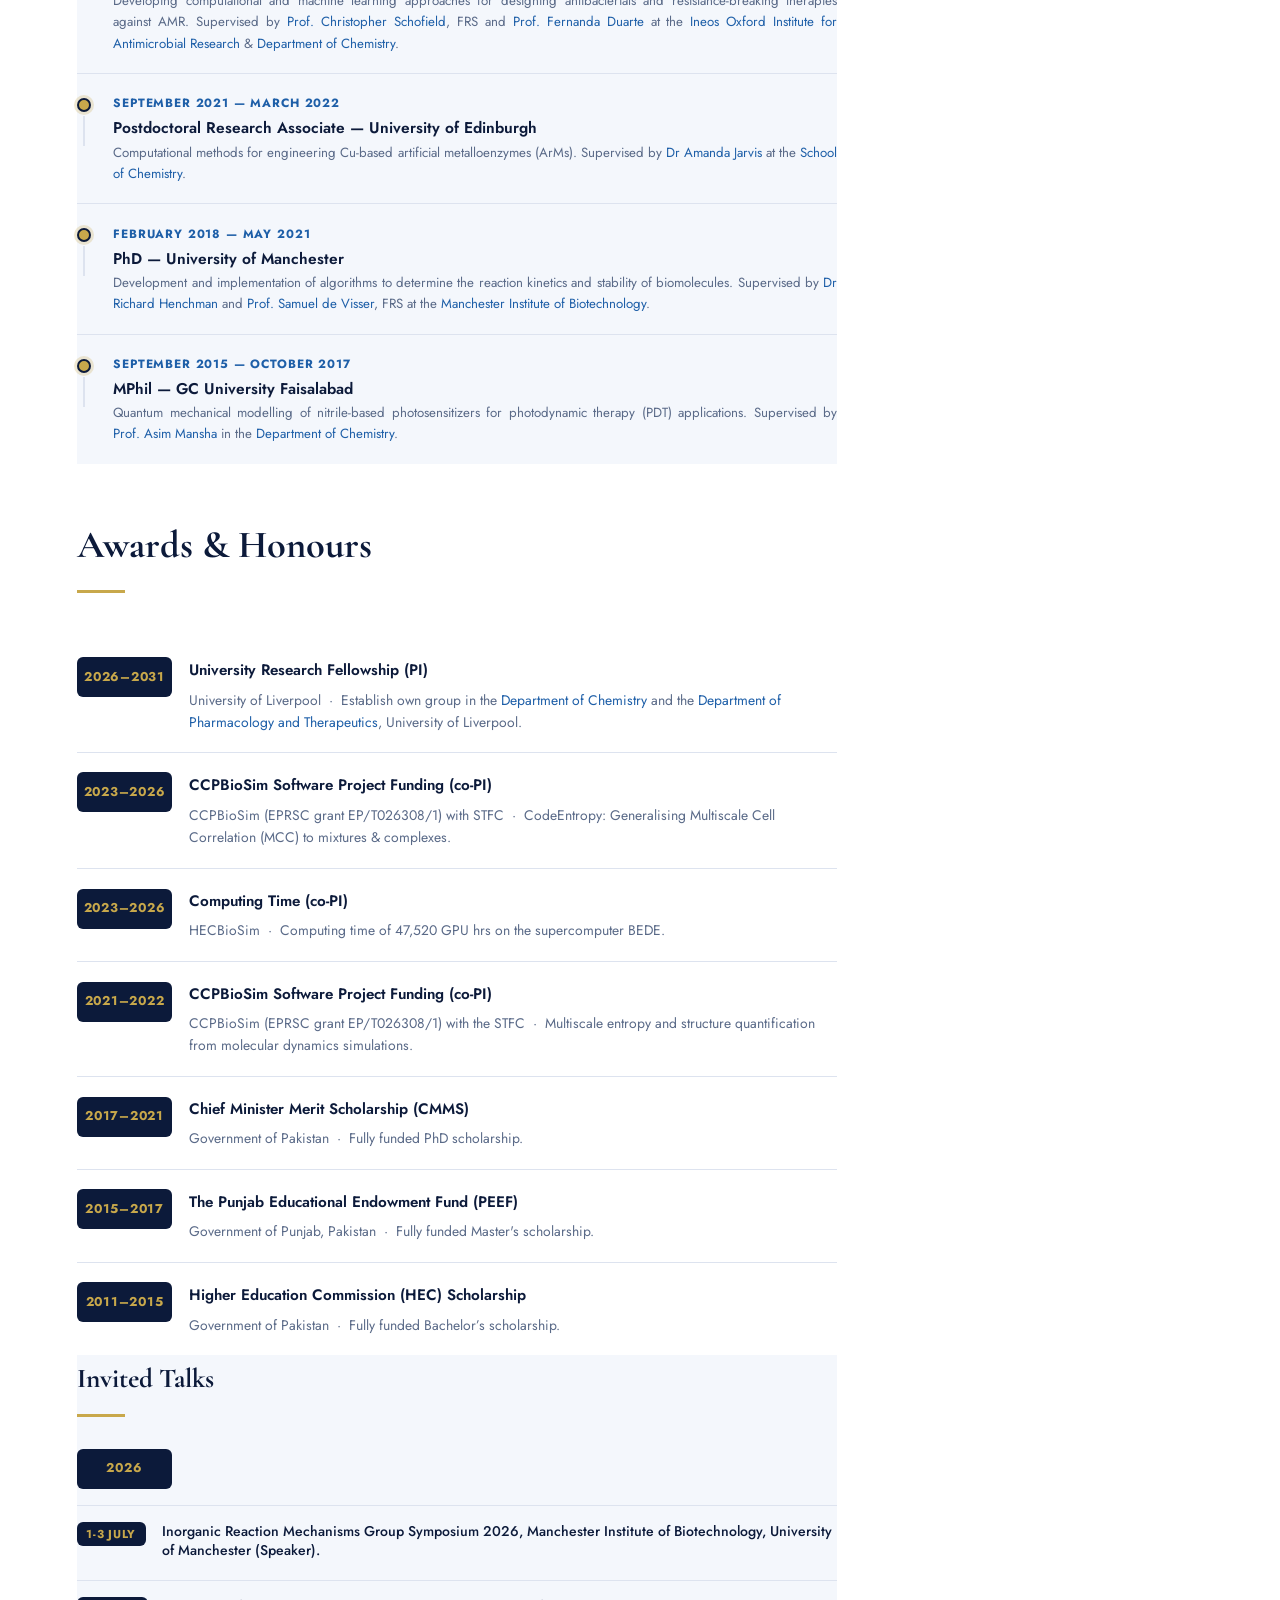
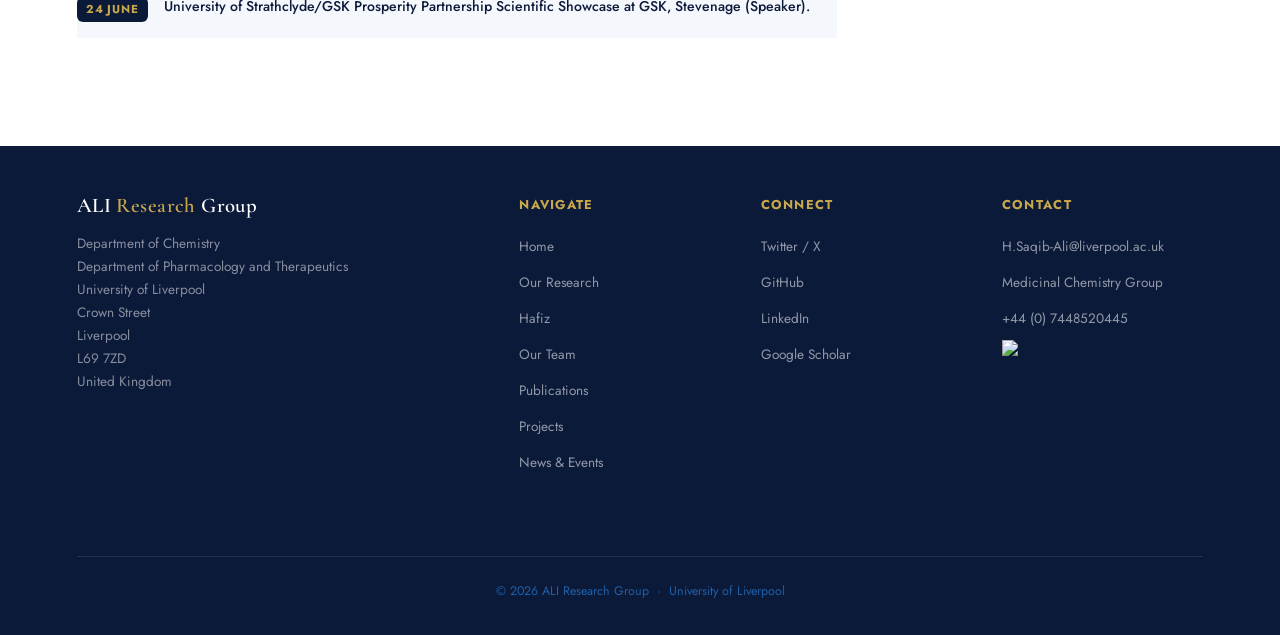
==== commit 92f961fd: "Update hafiz.html" ====
--- a/hafiz.html
+++ b/hafiz.html
@@ -2,7 +2,7 @@
 <html lang="en">
 <head>
   <meta charset="UTF-8">
-  <title>Dr Hafiz Saqib Ali · The ALI Research Group</title>
+  <title>Dr Hafiz Saqib Ali · ALI Research Group</title>
   <meta name="viewport" content="width=device-width, initial-scale=1.0">
   <meta name="description" content="Dr Hafiz Saqib Ali — Liverpool University Research Fellow, Department of Chemistry and Department of Pharmacology & Therapeutics, University of Liverpool.">
   <link rel="preconnect" href="https://fonts.googleapis.com">
